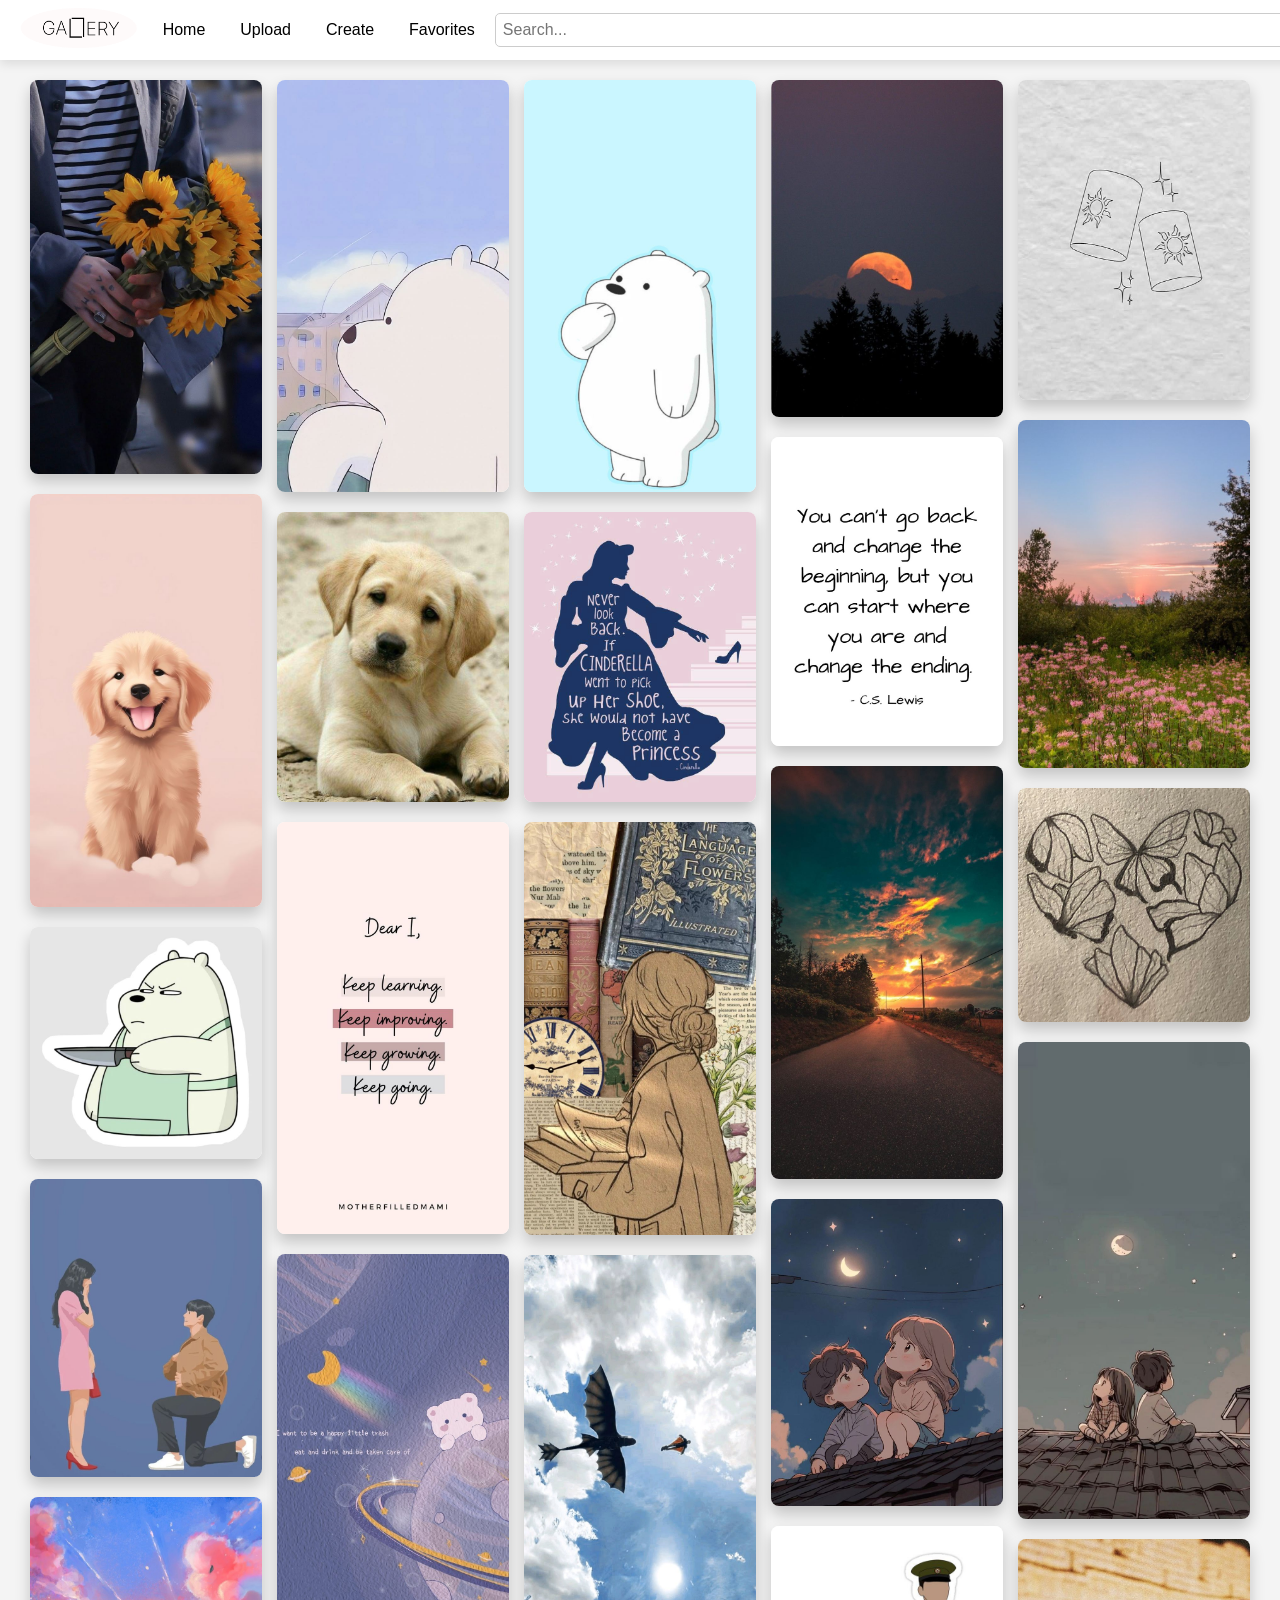
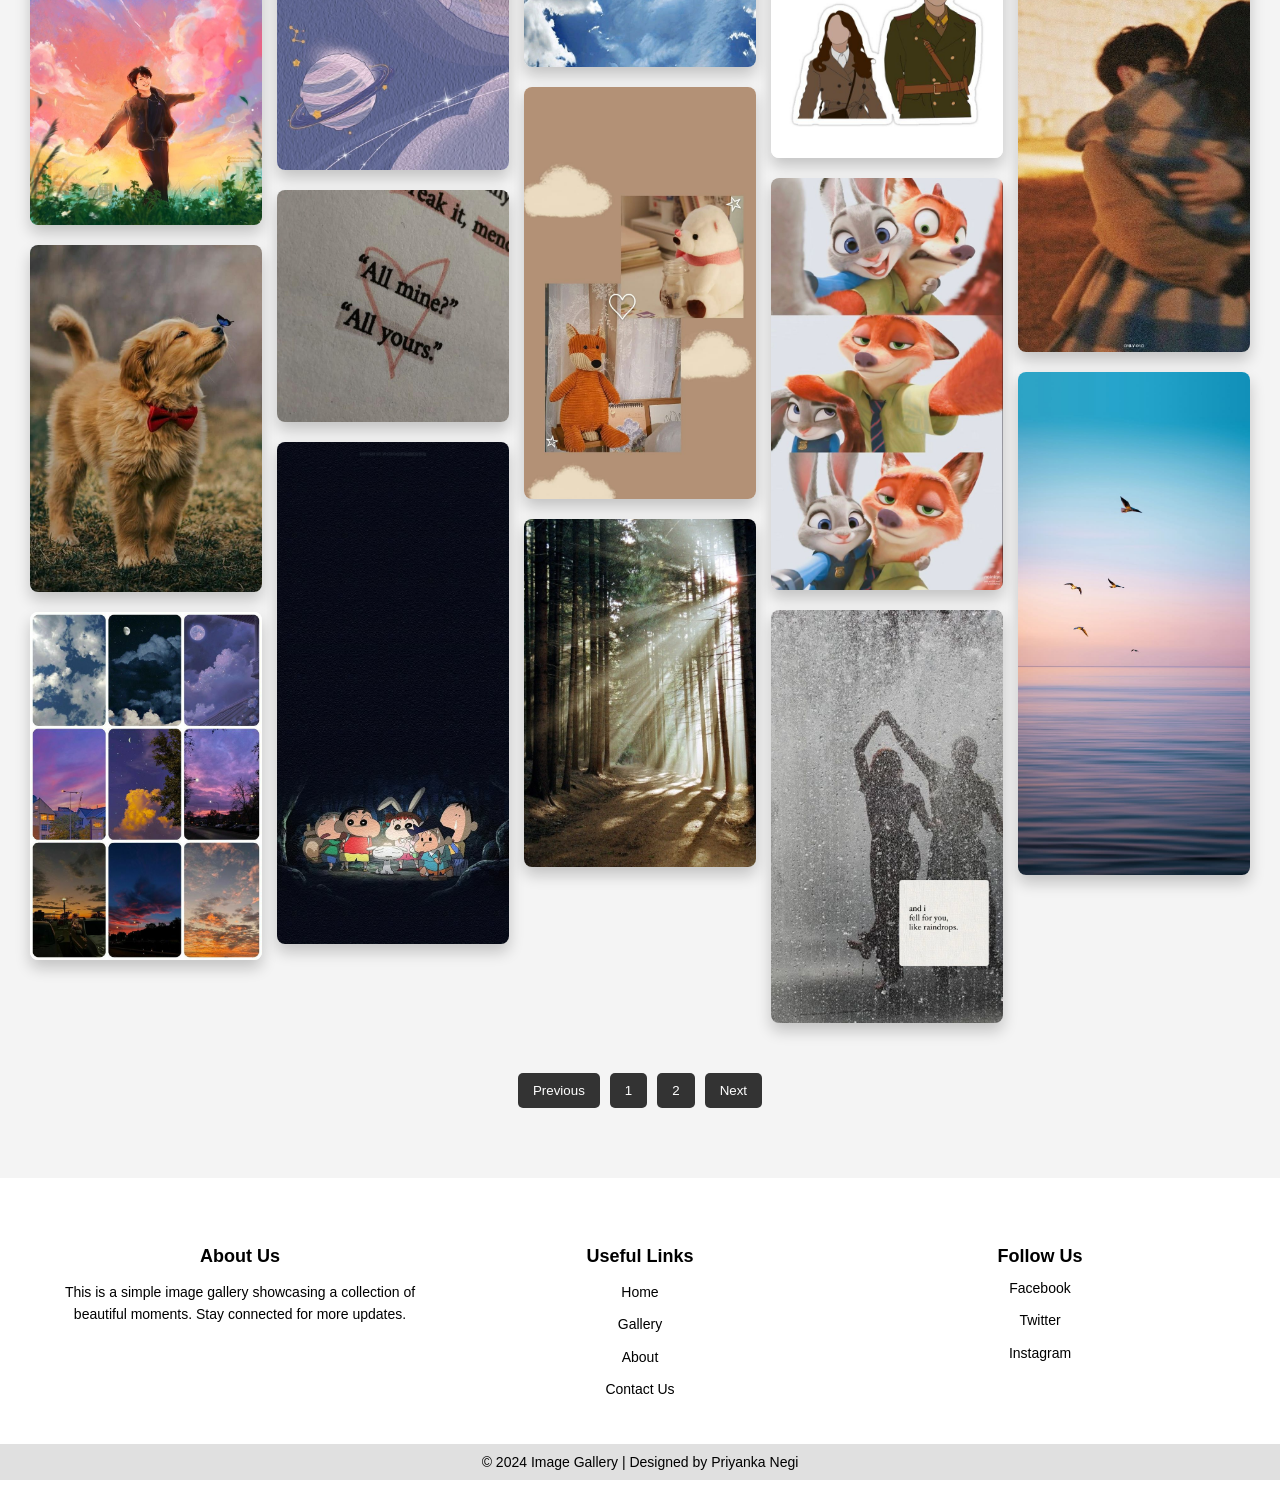
==== index.html @ 92958690 "image gallery" ====
<!DOCTYPE html>
<html lang="en">
<head>
    <meta charset="UTF-8">
    <meta name="viewport" content="width=device-width, initial-scale=1.0">
    <title>Image Gallery</title>
    <link rel="icon"  href="img/Gallery.png">
    <link href="https://fonts.googleapis.com/css2?family=Roboto:wght@400;700&display=swap" rel="stylesheet">
    <link rel="stylesheet" href="style.css">
    <link rel="stylesheet" href="https://cdnjs.cloudflare.com/ajax/libs/font-awesome/6.0.0-beta3/css/all.min.css">
</head>
<body>
    <header>
    <!-- Top Navigation Bar -->
    <div class="navbar">
        <!-- Logo -->
        <div class="logo">
            <img src="img/logoo.png" alt="Logo">
        </div>

        <!-- Search Bar and Features -->
        <div class="nav-items">
            <a href="#" id="homeButton" >Home</a>
            <a href="#" id="uploadButton">Upload</a>
            <a href="#" id="createButton">Create</a>
             <a href="#" id="favoritesButton">Favorites</a>

            <input type="search" class="search-bar" placeholder="Search..." id="searchInput">
            <!-- Notification Icon -->
            <i id="notificationIcon" class="fas fa-bell"></i>

            
        </div>
    </div>
    </header>

    <!-- Image Gallery Section -->
    <main class="gallery" id="imageGallery" >
        <div class="gallery-item">
            <img src="img/image1.jpeg" alt="Image 1" data-title="nature">
        </div>
        <div class="gallery-item">
            <img src="img/image2.jpeg" alt="Image 1" data-title="dog">
        </div>
        <div class="gallery-item">
            <img src="img/image3.jpeg" alt="Image 1" data-title="panda">
        </div>
        <div class="gallery-item">
            <img src="img/image4.jpeg" alt="Image 1" data-title="love">
        </div>
        <div class="gallery-item">
            <img src="img/image5.jpeg" alt="Image 1" data-title="nature">
        </div>
        <div class="gallery-item">
            <img src="img/image6.jpeg" alt="Image 1" data-title="dog">
        </div>
        <div class="gallery-item">
            <img src="img/image7.jpeg" alt="Image 1" data-title="nature">
        </div>
        <div class="gallery-item">
            <img src="img/image8.jpeg" alt="Image 1" data-title="panda">
        </div>
        <div class="gallery-item">
            <img src="img/image9.jpeg" alt="Image 1" data-title="dog">
        </div>
        <div class="gallery-item">
            <img src="img/image10.jpeg" alt="Image 1" data-title="love">
        </div>
        <div class="gallery-item">
            <img src="img/image11.jpeg" alt="Image 1" data-title="nature">
        </div>
        <div class="gallery-item">
            <img src="img/image16.jpeg" alt="Image 1" data-title="love">
        </div> 
        <div class="gallery-item">
            <img src="img/image13.jpeg" alt="Image 1" data-title="shinchan">
        </div> 
        <div class="gallery-item">
            <img src="img/image14.jpeg" alt="Image 1" data-title="panda">
        </div> 
        <div class="gallery-item">
            <img src="img/image15.jpeg" alt="Image 1" data-title="love">
        </div> 
        <div class="gallery-item">
            <img src="img/image12.jpeg" alt="Image 1" data-title="love">
        </div> 
         <div class="gallery-item">
            <img src="img/image22.jpeg" alt="Image 1" data-title="nature">
        </div>
        <div class="gallery-item">
            <img src="img/image17.jpeg" alt="Image 1" data-title="panda">
        </div>
        <div class="gallery-item">
            <img src="img/image18.jpeg" alt="Image 1" data-title="nature">
        </div>
        <div class="gallery-item">
            <img src="img/image19.jpeg" alt="Image 1" data-title="nature">
        </div>
        <div class="gallery-item">
            <img src="img/image20.jpeg" alt="Image 1" data-title="love">
        </div>
        <div class="gallery-item">
            <img src="img/image21.jpeg" alt="Image 1" data-title="nature">
        </div>
        <div class="gallery-item">
            <img src="img/image23.jpeg" alt="Image 1" data-title="love">
        </div>
        <div class="gallery-item">
            <img src="img/image24.jpeg" alt="Image 1" data-title="love">
        </div>
        <div class="gallery-item">
            <img src="img/image25.jpeg" alt="Image 1" data-title="love">
        </div>
        <div class="gallery-item">
            <img src="img/image26.jpeg" alt="Image 1" data-title="love">
        </div>
        <div class="gallery-item">
            <img src="img/image27.jpeg" alt="Image 1" data-title="love">
        </div>
        <div class="gallery-item">
            <img src="img/image28.jpeg" alt="Image 1" data-title="nature">
        </div> 
        <div class="gallery-item">
            <img src="img/image29.jpeg" alt="Image 1" data-title="love">
        </div> 
        <div class="gallery-item">
            <img src="img/image30.jpeg" alt="Image 1" data-title="love">
        </div> 
        <div class="gallery-item">
            <img src="img/image31.jpeg" alt="Image 1" data-title="love">
        </div> 
        <div class="gallery-item">
            <img src="img/image32.jpeg" alt="Image 1" data-title="nature">
        </div> 
        <div class="gallery-item">
            <img src="img/image33.jpeg" alt="Image 1" data-title="love">
        </div> 
        <div class="gallery-item">
            <img src="img/image34.jpeg" alt="Image 1" data-title="love">
        </div> 
        <div class="gallery-item">
            <img src="img/image35.jpeg" alt="Image 1" data-title="love">
        </div> 
        <div class="gallery-item">
            <img src="img/image36.jpeg" alt="Image 1" data-title="love">
        </div> 
        <div class="gallery-item">
            <img src="img/image37.jpeg" alt="Image 1" data-title="love">
        </div> 
        <div class="gallery-item">
            <img src="img/image38.jpeg" alt="Image 1" data-title="cute">
        </div> 
        <div class="gallery-item">
            <img src="img/image39.jpeg" alt="Image 1" data-title="love">
        </div> 
        <div class="gallery-item">
            <img src="img/image40.jpeg" alt="Image 1" data-title="nature">
        </div> 
         <div class="gallery-item">
            <img src="img/image41.jpeg" alt="Image 1" data-title="cute">
        </div> 
        <div class="gallery-item">
            <img src="img/image42.jpeg" alt="Image 1" data-title="elephant">
        </div> 
        <div class="gallery-item">
            <img src="img/image43.jpeg" alt="Image 1" data-title="love">
        </div>
        <div class="gallery-item">
            <img src="img/image44.jpeg" alt="Image 1" data-title="quote">
        </div> 
        <div class="gallery-item">
            <img src="img/image45.jpeg" alt="Image 1" data-title="love">
        </div>
        <div class="gallery-item">
            <img src="img/image46.jpeg" alt="Image 1" data-title="love">
        </div>
        <div class="gallery-item">
            <img src="img/image47.jpeg" alt="Image 1" data-title="nature">
        </div>
        <div class="gallery-item">
            <img src="img/image48.jpeg" alt="Image 1" data-title="nature">
        </div>
        <div class="gallery-item">
            <img src="img/image49.jpeg" alt="Image 1" data-title="dog">
        </div>
        <div class="gallery-item">
            <img src="img/image50.jpeg" alt="Image 1" data-title="love">
        </div>
        <div class="gallery-item">
            <img src="img/image51.jpeg" alt="Image 1" data-title="quote">
        </div>
        <div class="gallery-item">
            <img src="img/image52.jpeg" alt="Image 1" data-title="quote">
        </div>
        

    </main>
     <!-- Image Modal -->
    <div id="imageModal" class="modal">
        <span class="close">&times;</span>
        <img class="modal-content" id="modalImage">
        <a id="downloadLink" class="download-icon" download>
            <i class="fas fa-download"></i>
        </a>
        <i id="heartIcon" class="far fa-heart heart-icon"></i> <!-- Heart icon added -->
        <span id="prevIcon" class="prev-icon">&#10094;</span>
        <span id="nextIcon" class="next-icon">&#10095;</span>
    </div>
    <div id="popupMessage"></div>

    <!-- Favorites Page (initially hidden) -->
    <section id="favoritesPage" class="hidden">
        <h2 >Your Favorite Images :</h2>
        <div id="favoritesGallery"></div>
    </section>


    <!-- new -->

   <!-- Upload Page Section (Hidden initially) -->
    <div id="uploadPage" class="upload-section hidden" >
        <h2>Upload Your Images :</h2>
        <div id="dropArea" class="upload-area">
            <p>Drag & Drop your images here or click to select files</p>
            <input type="file" id="fileInput" multiple accept="image/*" style="display: none;">
        </div>
        <div id="preview"></div>
    </div>

    <!-- Notification Dropdown -->
<div id="notificationDropdown" class="notification-dropdown hidden">
    <div class="notification-item">Image Uploaded</div>
    <div class="notification-item">Image Deleted</div>
    <div class="notification-item">Image Added to Favorites</div>
    <div class="notification-item">Folder Deleted</div>
</div>

   
   

   
    <!-- Create Folder Section -->
    <div id="createPage" class="hidden">
        <h2>Create Folders : </h2>
        <input type="text" id="folderInput" placeholder="Enter folder name">
        <button id="createFolderBtn">Create Folder</button>
        <div id="folderList"></div>
        <!-- File input for adding images -->
    <input type="file" id="fileInput" class="hidden" accept="image/*" multiple>

    </div>

   <!-- Pagination Section -->
<div id="pagination" class="pagination" >
    <button onclick="prevPage()">Prev</button>
    <button onclick="goToPage(1)">1</button>
    <button onclick="goToPage(2)">2</button>
    <button onclick="goToPage(3)">3</button>
    <button onclick="nextPage()">Next</button>
</div>


    <footer class="footer">
  <div class="footer-content">
    <div class="footer-section about">
      <h3>About Us</h3>
      <p>This is a simple image gallery showcasing a collection of beautiful moments. Stay connected for more updates.</p>
    </div>

    <div class="footer-section links">
      <h3>Useful Links</h3>
      <ul>
        <li><a href="#home">Home</a></li>
        <li><a href="#gallery">Gallery</a></li>
        <li><a href="#about">About</a></li>
        <li><a href="#contact">Contact Us</a></li>
      </ul>
    </div>

    <div class="footer-section social">
      <h3>Follow Us</h3>
      <a href="https://facebook.com" target="_blank">Facebook</a>
      <a href="https://twitter.com" target="_blank">Twitter</a>
      <a href="https://instagram.com" target="_blank">Instagram</a>
    </div>
  </div>

  <div class="footer-bottom">
    &copy; 2024 Image Gallery | Designed by Priyanka Negi
  </div>
</footer>


    <script src="script.js"></script>
</body>
</html>
---- style.css ----
body {
    font-family: Arial, sans-serif;
    background-color: #f4f4f4;
    margin: 0;
    padding: 0;
}

.navbar {
    display: flex;
    align-items: center;
    background-color: white;
    padding: 10px 20px;
    position: fixed;
    top: 0;
    width: 100%;
    z-index: 1000;
    box-shadow: 0 4px 10px rgba(0, 0, 0, 0.1);
    height: 40px;
}


.logo img {
    height: 40px;
}

.nav-items {
    display: flex;
    align-items: center;
}

.search-bar {
    padding: 7px;
    border-radius: 5px;
    width: 960px;
    margin-left: 10px;
    font-size: 16px;
    border: 1px solid #ccc;
}

.search-bar::-webkit-search-cancel-button {
    -webkit-appearance: none;
    height: 15px;
    width: 15px;
    background: url('img/cross.png') no-repeat center;
    background-size: cover;
    cursor: pointer;
}


.nav-items a {
    color: black;
    text-decoration: none;
    margin-left: 15px; /* Adjusted margin for better spacing */
    font-size: 16px;
    padding: 10px;
    transition: background-color 0.3s;
}

.nav-items a:hover {
    background-color: #D6D6D6;
    border-radius: 5px;

}

/*for images*/
.gallery {
    column-count: 5;
    column-gap: 15px;
    padding: 30px;
    max-width: 1400px;
    margin: 0 auto;
    padding-top: 80px;

}

.gallery-item {
    background: #fff;
    border-radius: 8px;
    margin-bottom: 20px;
    overflow: hidden;
    box-shadow: 0 8px 15px rgba(0, 0, 0, 0.2);
    break-inside: avoid;
    position: relative;
    transition: transform 0.3s ease-in-out;
}

.gallery-item:hover {
    transform: scale(1.05);
    border: 2px solid grey;
}

.gallery-item img {
    width: 100%;
    height: auto;
    display: block;
}




/* Modal styling */
.modal {
    display: none;
    position: fixed;
    z-index: 20;
    left: 0;
    top: 0;
    width: 100%;
    height: 100%;
    background-color: rgba(0, 0, 0, 0.8);
    overflow: auto;
    align-items: center;
    justify-content: center;
    padding-top: 10px;

}

.modal-content {
    max-width: 80%;
    max-height: 80%;
    margin: auto;
    display: block;
    border-radius: 10px;
    box-shadow: 0 4px 15px rgba(0, 0, 0, 0.3);
}



/* Close button */
.close {
    position: absolute;
    top: 35px;
    right: 45px;
    color: #fff;
    font-size: 45px;
    font-weight: bold;
    cursor: pointer;
    padding-top: 40px;
}

/* Download icon */
.download-icon {
    position: absolute;
    bottom: 20px;
    right: 20px;
    text-decoration: none;
    background: rgba(0, 0, 0, 0.5);
    border-radius: 50%;
    padding: 10px;
    cursor: pointer;
}

.download-icon img {
    width: 25px;
    height: 25px;
}
/* Download icon styling */
.download-icon {
    position: absolute;
    bottom: 20px;
    right: 20px;
    text-decoration: none;
    background: rgba(0, 0, 0, 0.5);
    border-radius: 50%;
    padding: 15px;
    color: #fff;
    cursor: pointer;
}

.download-icon i {
    font-size: 20px;
}








/* Responsive adjustments */
@media (max-width: 1200px) {
    .gallery {
        column-count: 4;
    }
}

@media (max-width: 900px) {
    .gallery {
        column-count: 3;
    }
}

@media (max-width: 600px) {
    .gallery {
        column-count: 2;
    }
}

@media (max-width: 400px) {
    .gallery {
        column-count: 1;
    }
}




/*footer*/
.footer {
  background-color: white;
  color: black;
  padding: 20px 0;
  text-align: center;
  margin-top: 50px;
}

.footer .footer-content {
  display: flex;
  justify-content: space-around;
  padding: 20px 0;
  max-width: 1200px;
  margin: 0 auto;
}

.footer .footer-section {
  flex: 1;
  padding: 10px;
}

.footer-section h3 {
  margin-bottom: 10px;
  font-size: 18px;
}

.footer-section p, .footer-section ul, .footer-section a {
  font-size: 14px;
  line-height: 1.6;
  color: black;
}

.footer-section ul {
  list-style: none;
  padding: 0;
}

.footer-section ul li {
  margin-bottom: 5px;
}

.footer-section ul li a {
  text-decoration: none;
  color: black;
  transition: color 0.3s;
}

.footer-section ul li a:hover {
  color: #1abc9c;
}

.footer-section a {
  display: block;
  margin: 10px 0;
  text-decoration: none;
  color: black;
  transition: color 0.3s;
}

.footer-section a:hover {
  color: #1abc9c;
}

.footer-bottom {
  padding: 10px;
  font-size: 14px;
  background-color: #e0e0e0;
  color: black;
}

@media (max-width: 600px) {
    .footer-content {
        flex-direction: column;
        align-items: center;
    }
}


/*upload page*/

/* Style for gallery items */
/**/
/* Hidden class for toggling pages */
.hidden {
    display: none;
}

/* Style for upload area */
.upload-area {
    border: 2px dashed #ccc;
    padding: 30px;
    text-align: center;
    cursor: pointer;
    background-color: #f9f9f9;
    border-radius: 10px;
    transition: background-color 0.3s ease;
    margin: 20px 0;

}

.upload-area:hover {
    background-color: #e9e9e9;
}

#preview {
    display: flex;
    flex-wrap: wrap;
}

#preview img {
    max-width: 100px;
    margin: 10px;
    border-radius: 10px;
}



/* Style for buttons below each image */
.image-actions {
    display: flex;
    justify-content: space-between;
    margin-top: 10px;
}

.image-actions button {
    padding: 3px 5px;
    border: none;
    cursor: pointer;
    border-radius: 3px;
    background-color: #d3d3d3;
    color: black;
    font-size: 14px;
}

.image-actions button.delete {
    background-color: #d3d3d3;
}

/*Favorite page */

/* Heart Icon Styling */
.heart-icon {
    position: absolute;
    bottom: 20px;
    left: 20px;
    font-size: 24px;
    color: white;
    cursor: pointer;
    background-color: rgba(0, 0, 0, 0.5);
    border-radius: 50%;
    padding: 10px;
    transition: color 0.3s ease;
}

.heart-icon.liked {
    color: red;
}

/* Favorites Page Styling */
#favoritesPage {
    padding: 5px;
    max-width: 1200px;
    margin: 0 ;
}

#favoritesGallery {
    display: flex;
    flex-wrap: wrap;
    gap: 15px;
}

#favoritesGallery .gallery-item {
    flex: 1 1 calc(25% - 30px);
    background-color: white;
    padding: 10px;
    border-radius: 10px;
    box-shadow: 0 4px 10px rgba(0, 0, 0, 0.1);
}
#favoritesPage h2 {
    text-align: left; /* Aligns the heading to the left */
}

.hidden {
    display: none;
}

#heartIcon {
    color: white;
    cursor: pointer;
}

#heartIcon.favorited {
    color: red;
}
#favoritesPage .gallery-item {
    display: inline-block;  /* Ensure the images are aligned properly */
    margin: 10px;
    width: 200px;  /* Set a fixed width for the images */
    height: auto;  /* Maintain the aspect ratio */
}

#favoritesPage .gallery-item img {
    width: 100%;
    height: auto;  /* Ensure the image scales within the set width */
    display: block;
    object-fit: cover;  /* Maintain aspect ratio and prevent distortion */
}


/*create page*/


.folder-item {
    border: 1px solid #ccc;
    margin: 10px 0;
    padding: 10px;
}
.folder-images img {
    max-width: 100px;
    margin: 5px;
}

.hidden {
    display: none;
}
#folderInput{
    height: 30px;
     padding: 7px;
    border-radius: 5px;
    width: 200px;
    margin-left: 10px;
    font-size: 16px;
    border: 1px solid #ccc;
}

#createFolderBtn{
     height: 30px;
     padding: 7px;
    border-radius: 5px;
    width: 150px;
    margin-left: 10px;
    font-size: 16px;
    border: 1px solid #ccc;

}
/* Notification Icon Styling */
#notificationIcon {
    font-size: 24px; /* Adjust size as needed */
    color: black; /* Change color as needed */
    margin-left: 15px; /* Space between the search bar and the notification icon */
    cursor: pointer; /* Change cursor to pointer on hover */
    position: relative; /* For positioning the notification badge */
}

#notificationIcon::after {
   
    position: absolute;
    top: -5px; /* Adjust to position the badge correctly */
    right: -10px; /* Adjust to position the badge correctly */
    background-color: red; /* Background color of the badge */
    color: white; /* Text color of the badge */
    border-radius: 50%; /* Make it circular */
    padding: 3px 6px; /* Padding for the badge */
    font-size: 12px; /* Font size of the badge */
}

/* Notification Dropdown Styling */
.notification-dropdown {
    position: absolute; /* Position relative to the navbar */
    right: 20px; /* Adjust this as needed */
    top: 60px; /* Adjust this as needed */
    background-color: white; /* Background color of the dropdown */
    border: 1px solid #ccc; /* Border for the dropdown */
    border-radius: 5px; /* Rounded corners */
    box-shadow: 0 2px 8px rgba(0, 0, 0, 0.2); /* Shadow for the dropdown */
    z-index: 1000; /* Ensure it appears above other elements */
    width: 250px; /* Width of the dropdown */
}

.notification-dropdown.hidden {
    display: none; /* Hide the dropdown */
}

.notification-item {
    padding: 10px; /* Padding for each notification item */
    cursor: pointer; /* Pointer cursor on hover */
}

.notification-item:hover {
    background-color: #f1f1f1; /* Highlight effect on hover */
}

@media (max-width: 768px) {
    .notification-dropdown {
        right: 10px;
        width: 90%;
    }
}

/*Modal next prev icon*/
.prev-icon, .next-icon {
    cursor: pointer;
    position: absolute;
    top: 50%;
    width: auto;
    margin-top: -22px;
    padding: 16px;
    color: white;
    font-weight: bold;
    font-size: 28px;
    transition: 0.6s ease;
    user-select: none;
}

.next-icon {
    right: 20px;
}

.prev-icon {
    left: 20px;
}



/* Popup message styling */
#popupMessage {
    position: fixed;
    bottom: 80px;
    left: 20px;
    background-color: #333;
    color: white;
    padding: 10px 20px;
    border-radius: 5px;
    display: none;
    z-index: 1000;
}

#popupMessage.show {
    display: block;
}



/* Responsive adjustments for smaller screens */
@media (max-width: 1200px) {
    .search-bar {
        width: 280px; /* Adjusted width for medium screens */
    }
}

@media (max-width: 768px) {
    .search-bar {
        width: 100%; /* Full width for smaller screens */
        margin-left: 0; /* Remove left margin to center the search bar */
    }
}


/* Padding for pages to avoid overlap with the navbar */
#favoritesPage,
#uploadPage,
#createPage {
    padding-top: 80px; /* Adjust the padding as needed */
}

/* Add any other styling adjustments for consistency */
#favoritesPage h2,
#uploadPage h2,
#createPage h2 {
    margin-top: 0; /* Remove any top margin to align the heading neatly */
}


/*new*/

/* Pagination Styling */
.pagination {
    display: flex;
    justify-content: center;
    padding: 20px;
    gap: 10px;
}

.pagination button {
    background-color: #333;
    color: #fff;
    border: none;
    padding: 10px 15px;
    border-radius: 5px;
    cursor: pointer;
    transition: background-color 0.3s;
}

.pagination button:hover {
    background-color: #555;
}
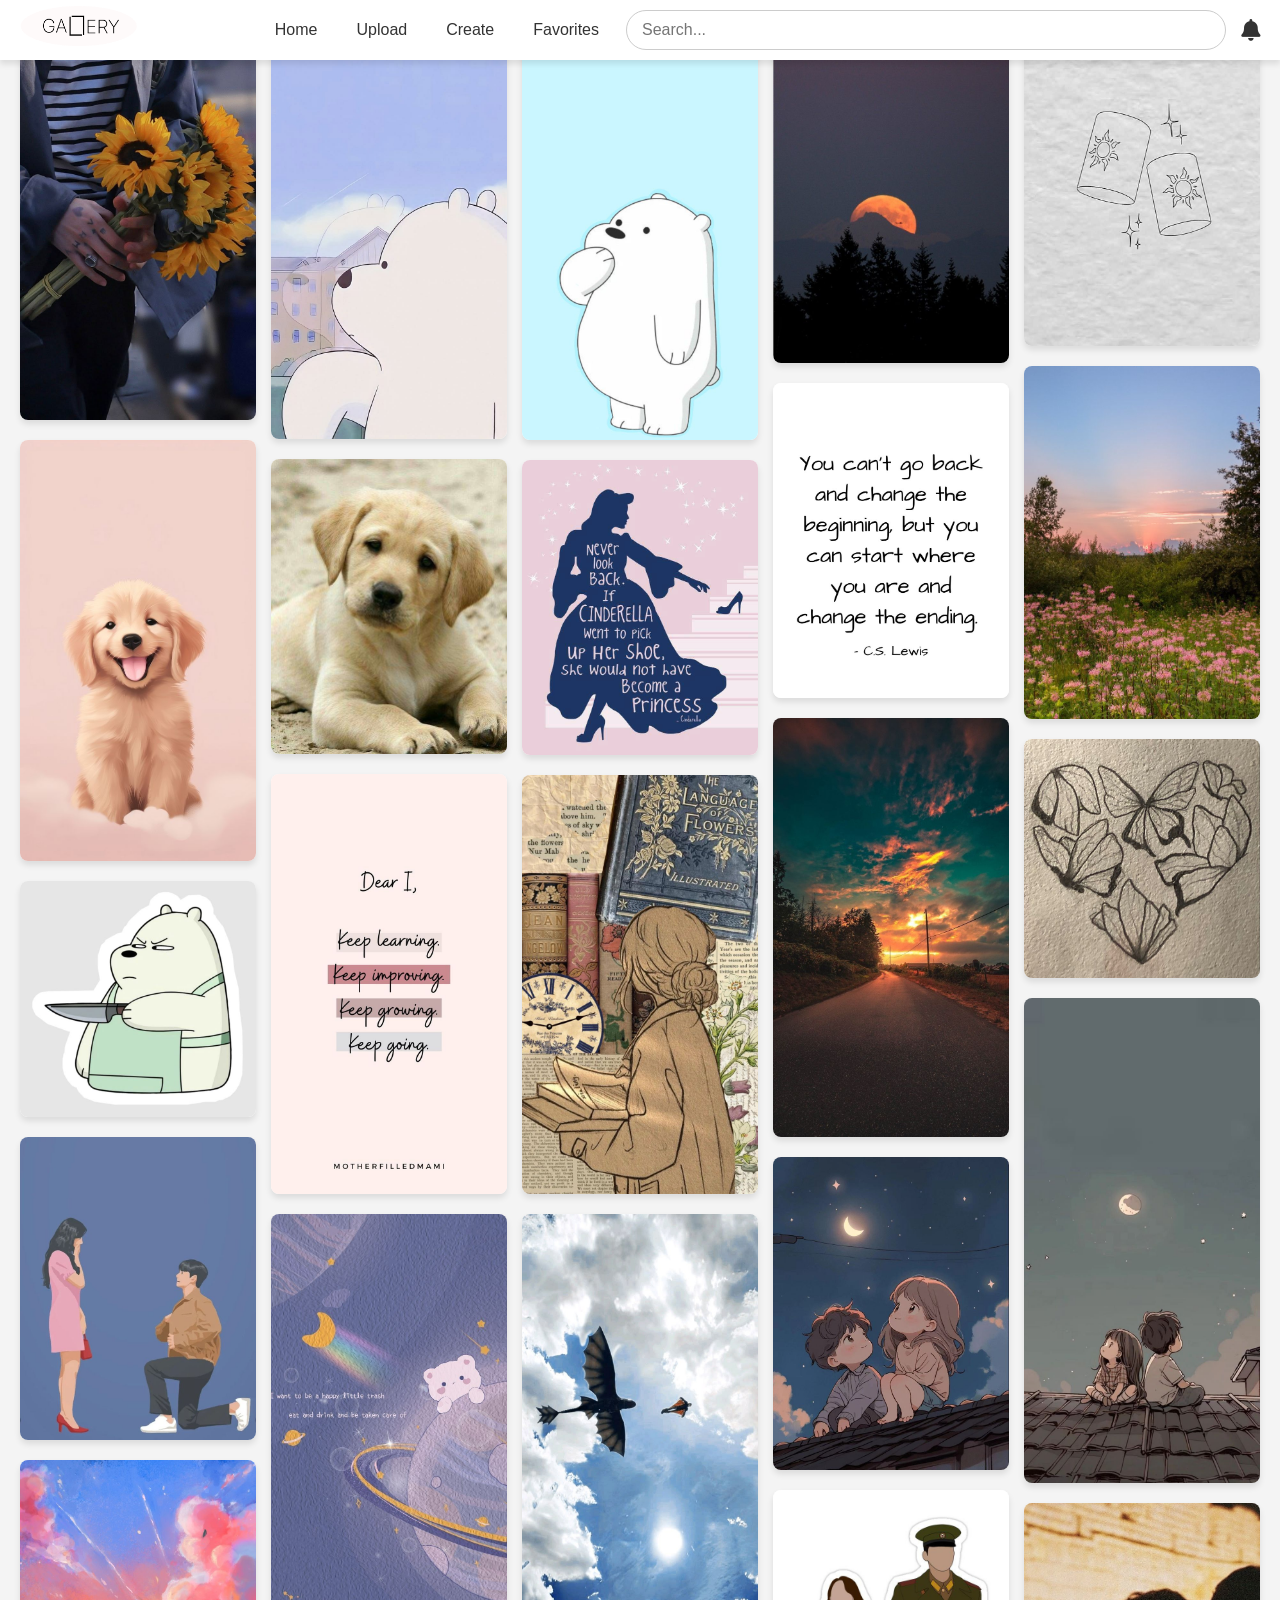
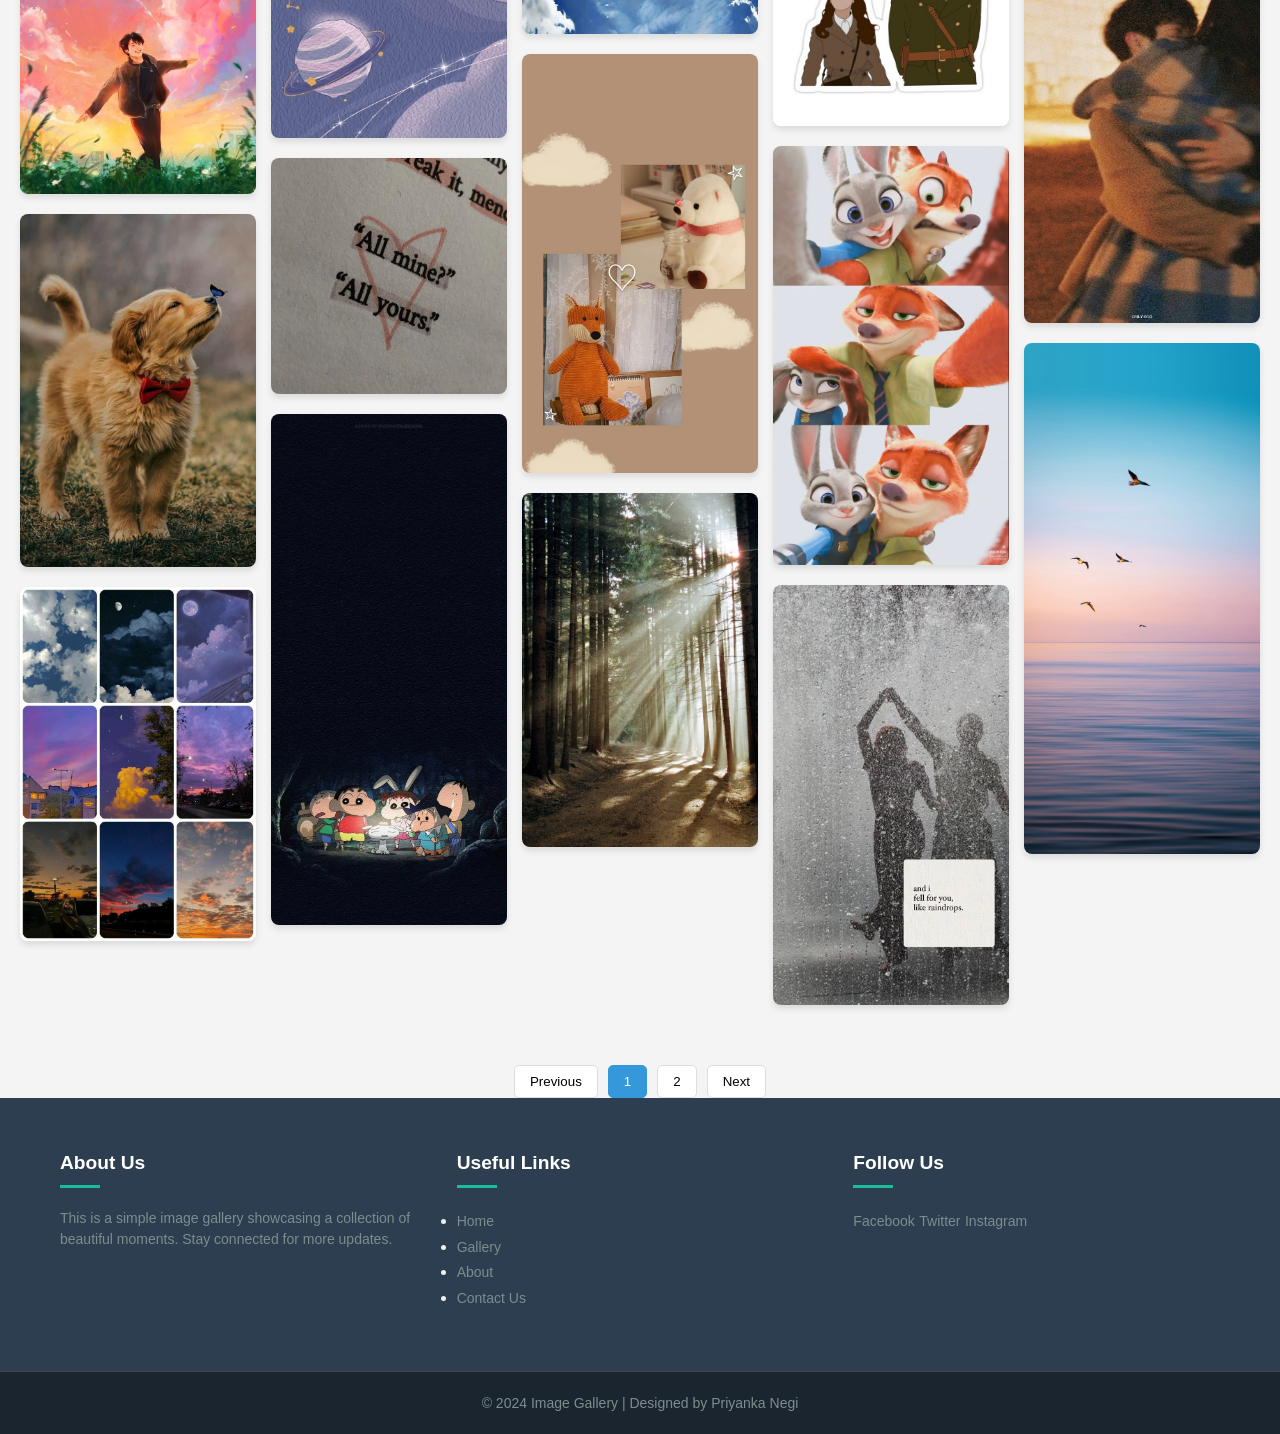
==== commit 5923c206: "Image Gallery" ====
--- a/index.html
+++ b/index.html
@@ -11,27 +11,30 @@
 </head>
 <body>
     <header>
-    <!-- Top Navigation Bar -->
-    <div class="navbar">
-        <!-- Logo -->
-        <div class="logo">
-            <img src="img/logoo.png" alt="Logo">
-        </div>
-
-        <!-- Search Bar and Features -->
-        <div class="nav-items">
-            <a href="#" id="homeButton" >Home</a>
-            <a href="#" id="uploadButton">Upload</a>
-            <a href="#" id="createButton">Create</a>
-             <a href="#" id="favoritesButton">Favorites</a>
-
-            <input type="search" class="search-bar" placeholder="Search..." id="searchInput">
-            <!-- Notification Icon -->
-            <i id="notificationIcon" class="fas fa-bell"></i>
-
-            
-        </div>
-    </div>
+        <!-- Top Navigation Bar -->
+        <div class="navbar">
+            <!-- Logo -->
+            <div class="logo">
+                <img src="img/logoo.png" alt="Logo">
+            </div>
+    
+            <!-- Hamburger Menu Icon (visible only on mobile) -->
+            <div class="hamburger-menu" id="hamburgerMenu">
+                <i class="fas fa-bars"></i>
+            </div>
+    
+            <!-- Search Bar and Features -->
+            <div class="nav-items" id="navItems">
+                <a href="#" id="homeButton">Home</a>
+                <a href="#" id="uploadButton">Upload</a>
+                <a href="#" id="createButton">Create</a>
+                <a href="#" id="favoritesButton">Favorites</a>
+    
+                <input type="search" class="search-bar" placeholder="Search..." id="searchInput">
+                <!-- Notification Icon -->
+                <i id="notificationIcon" class="fas fa-bell"></i>
+            </div>
+        </div>
     </header>
 
     <!-- Image Gallery Section -->
@@ -290,7 +293,9 @@
   </div>
 </footer>
 
-
+<script>
+    document.getElementById('year').textContent = new Date().getFullYear();
+  </script>
     <script src="script.js"></script>
 </body>
 </html>
--- a/style.css
+++ b/style.css
@@ -1,608 +1,943 @@
-
-body {
-    font-family: Arial, sans-serif;
-    background-color: #f4f4f4;
+/* Base Styles */
+:root {
+    --primary-color: #3498db;
+    --secondary-color: #2c3e50;
+    --accent-color: #1abc9c;
+    --light-color: #ecf0f1;
+    --dark-color: #2c3e50;
+    --text-color: #333;
+    --text-light: #7f8c8d;
+    --shadow: 0 4px 6px rgba(0, 0, 0, 0.1);
+    --transition: all 0.3s ease;
+  }
+  
+  * {
     margin: 0;
     padding: 0;
-}
-
+    box-sizing: border-box;
+  }
+  
+  body {
+    font-family: 'Segoe UI', Tahoma, Geneva, Verdana, sans-serif;
+    background-color: #f4f4f4;
+    color: var(--text-color);
+    line-height: 1.6;
+    overflow-x: hidden;
+  }
+  
+  /* Typography */
+  h1, h2, h3, h4, h5, h6 {
+    font-weight: 600;
+    margin-bottom: 1rem;
+    color: var(--dark-color);
+  }
+  
+  p {
+    margin-bottom: 1rem;
+  }
+  
+  a {
+    text-decoration: none;
+    color: var(--primary-color);
+    transition: var(--transition);
+  }
+  
+  a:hover {
+    color: var(--accent-color);
+  }
+  
+  /* Layout */
+  .container {
+    max-width: 1400px;
+    margin: 0 auto;
+    padding: 0 20px;
+  }
+  
+  /* Navigation */
+/* Navigation */
 .navbar {
     display: flex;
     align-items: center;
+    justify-content: space-between;
     background-color: white;
     padding: 10px 20px;
     position: fixed;
     top: 0;
     width: 100%;
     z-index: 1000;
-    box-shadow: 0 4px 10px rgba(0, 0, 0, 0.1);
-    height: 40px;
-}
-
+    box-shadow: var(--shadow);
+    height: 60px;
+}
 
 .logo img {
     height: 40px;
+    transition: var(--transition);
+}
+
+.logo img:hover {
+    transform: scale(1.05);
+}
+
+.hamburger-menu {
+    display: none;
+    font-size: 24px;
+    cursor: pointer;
+    color: var(--dark-color);
 }
 
 .nav-items {
     display: flex;
     align-items: center;
+    gap: 15px;
+    transition: var(--transition);
 }
 
 .search-bar {
-    padding: 7px;
-    border-radius: 5px;
-    width: 960px;
-    margin-left: 10px;
+    padding: 10px 15px;
+    border-radius: 30px;
+    width: 600px;
     font-size: 16px;
     border: 1px solid #ccc;
-}
-
-.search-bar::-webkit-search-cancel-button {
-    -webkit-appearance: none;
-    height: 15px;
-    width: 15px;
-    background: url('img/cross.png') no-repeat center;
-    background-size: cover;
+    transition: var(--transition);
+    outline: none;
+}
+
+.search-bar:focus {
+    border-color: var(--primary-color);
+    box-shadow: 0 0 0 2px rgba(52, 152, 219, 0.2);
+}
+
+.nav-items a {
+    color: var(--text-color);
+    text-decoration: none;
+    font-size: 16px;
+    padding: 8px 12px;
+    border-radius: 5px;
+    transition: var(--transition);
+    display: flex;
+    align-items: center;
+    gap: 5px;
+}
+
+.nav-items a:hover {
+    background-color: #f0f0f0;
+    color: var(--primary-color);
+}
+
+/* Responsive Design for Navbar */
+@media (max-width: 1200px) {
+    .search-bar {
+        width: 400px;
+    }
+}
+
+@media (max-width: 992px) {
+    .search-bar {
+        width: 300px;
+    }
+    
+    .nav-items {
+        gap: 10px;
+    }
+}
+
+@media (max-width: 768px) {
+    .hamburger-menu {
+        display: block;
+    }
+    
+    .nav-items {
+        position: absolute;
+        top: 60px;
+        left: 0;
+        width: 100%;
+        background-color: white;
+        flex-direction: column;
+        align-items: flex-start;
+        padding: 20px;
+        box-shadow: 0 10px 15px rgba(0, 0, 0, 0.1);
+        max-height: 0;
+        overflow: hidden;
+        opacity: 0;
+    }
+    
+    .nav-items.active {
+        max-height: 500px;
+        opacity: 1;
+        padding: 20px;
+    }
+    
+    .nav-items a {
+        width: 100%;
+        padding: 12px;
+    }
+    
+    .search-bar {
+        width: 100%;
+        margin: 10px 0;
+        order: 1;
+    }
+    
+    #notificationIcon {
+        display: none;
+    }
+}
+  
+  /* Notification */
+  #notificationIcon {
+    position: relative;
+    font-size: 22px;
+    color: var(--text-color);
     cursor: pointer;
-}
-
-
-.nav-items a {
-    color: black;
-    text-decoration: none;
-    margin-left: 15px; /* Adjusted margin for better spacing */
-    font-size: 16px;
-    padding: 10px;
-    transition: background-color 0.3s;
-}
-
-.nav-items a:hover {
-    background-color: #D6D6D6;
-    border-radius: 5px;
-
-}
-
-/*for images*/
-.gallery {
+  }
+  
+  .notification-badge {
+    position: absolute;
+    top: -5px;
+    right: -5px;
+    background-color: #e74c3c;
+    color: white;
+    border-radius: 50%;
+    width: 18px;
+    height: 18px;
+    font-size: 12px;
+    display: flex;
+    align-items: center;
+    justify-content: center;
+  }
+  
+  .notification-dropdown {
+    position: absolute;
+    right: 20px;
+    top: 70px;
+    background-color: white;
+    border-radius: 8px;
+    box-shadow: var(--shadow);
+    width: 350px;
+    max-height: 400px;
+    overflow-y: auto;
+    z-index: 1001;
+    transform: translateY(10px);
+    opacity: 0;
+    visibility: hidden;
+    transition: var(--transition);
+  }
+  
+  .notification-dropdown.active {
+    transform: translateY(0);
+    opacity: 1;
+    visibility: visible;
+  }
+  
+  .notification-header {
+    padding: 15px;
+    border-bottom: 1px solid #eee;
+    display: flex;
+    justify-content: space-between;
+    align-items: center;
+  }
+  
+  .notification-item {
+    padding: 12px 15px;
+    border-bottom: 1px solid #eee;
+    transition: var(--transition);
+    cursor: pointer;
+  }
+  
+  .notification-item:hover {
+    background-color: #f9f9f9;
+  }
+  
+  .notification-item.unread {
+    background-color: #f8f9fa;
+  }
+  
+  .notification-time {
+    font-size: 12px;
+    color: var(--text-light);
+    margin-top: 5px;
+  }
+  
+  /* Gallery */
+  .main-content {
+    padding-top: 80px;
+    min-height: calc(100vh - 180px);
+  }
+  
+  .gallery {
     column-count: 5;
     column-gap: 15px;
-    padding: 30px;
+    padding: 20px;
     max-width: 1400px;
     margin: 0 auto;
-    padding-top: 80px;
-
-}
-
-.gallery-item {
+  }
+  
+  .gallery-item {
     background: #fff;
     border-radius: 8px;
     margin-bottom: 20px;
     overflow: hidden;
-    box-shadow: 0 8px 15px rgba(0, 0, 0, 0.2);
+    box-shadow: var(--shadow);
     break-inside: avoid;
     position: relative;
-    transition: transform 0.3s ease-in-out;
-}
-
-.gallery-item:hover {
-    transform: scale(1.05);
-    border: 2px solid grey;
-}
-
-.gallery-item img {
+    transition: var(--transition);
+  }
+  
+  .gallery-item:hover {
+    transform: translateY(-5px);
+    box-shadow: 0 10px 20px rgba(0, 0, 0, 0.15);
+  }
+  
+  .gallery-item img {
     width: 100%;
     height: auto;
     display: block;
-}
-
-
-
-
-/* Modal styling */
-.modal {
+    transition: var(--transition);
+  }
+  
+  .gallery-item:hover img {
+    opacity: 0.9;
+  }
+  
+  /* Image Actions */
+  .image-actions {
+    position: absolute;
+    bottom: 0;
+    left: 0;
+    right: 0;
+    background: linear-gradient(to top, rgba(0,0,0,0.7), transparent);
+    padding: 15px 10px 10px;
+    display: flex;
+    justify-content: space-between;
+    align-items: center;
+    opacity: 0;
+    transition: var(--transition);
+  }
+  
+  .gallery-item:hover .image-actions {
+    opacity: 1;
+  }
+  
+  .heart-icon, .download-icon {
+    color: white;
+    cursor: pointer;
+    background-color: rgba(0, 0, 0, 0.5);
+    border-radius: 50%;
+    padding: 8px;
+    transition: var(--transition);
+    font-size: 18px;
+  }
+  
+  .heart-icon.liked, .heart-icon:hover {
+    color: #e74c3c;
+  }
+  
+  .download-icon:hover {
+    background-color: rgba(0, 0, 0, 0.7);
+  }
+  
+  /* Modal */
+  .modal {
     display: none;
     position: fixed;
-    z-index: 20;
+    z-index: 2000;
     left: 0;
     top: 0;
     width: 100%;
     height: 100%;
-    background-color: rgba(0, 0, 0, 0.8);
+    background-color: rgba(0, 0, 0, 0.9);
     overflow: auto;
     align-items: center;
     justify-content: center;
-    padding-top: 10px;
-
-}
-
-.modal-content {
-    max-width: 80%;
-    max-height: 80%;
+  }
+  
+  .modal-content {
+    max-width: 90%;
+    max-height: 90vh;
     margin: auto;
     display: block;
     border-radius: 10px;
-    box-shadow: 0 4px 15px rgba(0, 0, 0, 0.3);
-}
-
-
-
-/* Close button */
-.close {
+    box-shadow: 0 4px 20px rgba(0, 0, 0, 0.3);
+    animation: zoom 0.3s;
+  }
+  
+  @keyframes zoom {
+    from {transform: scale(0.9); opacity: 0;}
+    to {transform: scale(1); opacity: 1;}
+  }
+  
+  .close {
     position: absolute;
-    top: 35px;
-    right: 45px;
-    color: #fff;
-    font-size: 45px;
+    top: 30px;
+    right: 35px;
+    color: white;
+    font-size: 40px;
     font-weight: bold;
     cursor: pointer;
-    padding-top: 40px;
-}
-
-/* Download icon */
-.download-icon {
+    transition: var(--transition);
+  }
+  
+  .close:hover {
+    color: var(--accent-color);
+    transform: rotate(90deg);
+  }
+  
+  .prev-icon, .next-icon {
+    cursor: pointer;
     position: absolute;
-    bottom: 20px;
-    right: 20px;
-    text-decoration: none;
-    background: rgba(0, 0, 0, 0.5);
+    top: 50%;
+    width: 50px;
+    height: 50px;
+    margin-top: -25px;
+    color: white;
+    font-weight: bold;
+    font-size: 30px;
+    transition: var(--transition);
+    display: flex;
+    align-items: center;
+    justify-content: center;
+    background-color: rgba(0, 0, 0, 0.5);
     border-radius: 50%;
-    padding: 10px;
-    cursor: pointer;
-}
-
-.download-icon img {
-    width: 25px;
-    height: 25px;
-}
-/* Download icon styling */
-.download-icon {
+    user-select: none;
+  }
+  
+  .next-icon {
+    right: 30px;
+  }
+  
+  .prev-icon {
+    left: 30px;
+  }
+  
+  .prev-icon:hover, .next-icon:hover {
+    background-color: rgba(0, 0, 0, 0.8);
+  }
+  
+  /* Footer */
+  .footer {
+    background-color: var(--dark-color);
+    color: var(--light-color);
+    padding: 50px 0 0;
+  }
+  
+  .footer-content {
+    display: grid;
+    grid-template-columns: repeat(auto-fit, minmax(250px, 1fr));
+    gap: 30px;
+    max-width: 1200px;
+    margin: 0 auto;
+    padding: 0 20px;
+  }
+  
+  .footer-section {
+    margin-bottom: 30px;
+  }
+  
+  .footer-section h3 {
+    margin-bottom: 20px;
+    font-size: 1.2rem;
+    position: relative;
+    padding-bottom: 10px;
+    color: white;
+  }
+  
+  .footer-section h3::after {
+    content: '';
     position: absolute;
-    bottom: 20px;
-    right: 20px;
-    text-decoration: none;
-    background: rgba(0, 0, 0, 0.5);
+    left: 0;
+    bottom: 0;
+    width: 50px;
+    height: 2px;
+    background: var(--accent-color);
+  }
+  
+  .footer-section p {
+    color: #bdc3c7;
+    margin-bottom: 15px;
+  }
+  
+  .footer-links {
+    list-style: none;
+  }
+  
+  .footer-links li {
+    margin-bottom: 10px;
+  }
+  
+  .footer-links a {
+    color: #bdc3c7;
+    transition: var(--transition);
+    display: inline-block;
+  }
+  
+  .footer-links a:hover {
+    color: var(--accent-color);
+    transform: translateX(5px);
+  }
+  
+  .social-links {
+    display: flex;
+    gap: 15px;
+    margin-top: 20px;
+  }
+  
+  .social-links a {
+    display: flex;
+    align-items: center;
+    justify-content: center;
+    width: 40px;
+    height: 40px;
+    background-color: #34495e;
     border-radius: 50%;
-    padding: 15px;
-    color: #fff;
-    cursor: pointer;
-}
-
-.download-icon i {
-    font-size: 20px;
-}
-
-
-
-
-
-
-
-
-/* Responsive adjustments */
-@media (max-width: 1200px) {
-    .gallery {
-        column-count: 4;
-    }
-}
-
-@media (max-width: 900px) {
-    .gallery {
-        column-count: 3;
-    }
-}
-
-@media (max-width: 600px) {
-    .gallery {
-        column-count: 2;
-    }
-}
-
-@media (max-width: 400px) {
-    .gallery {
-        column-count: 1;
-    }
-}
-
-
-
-
-/*footer*/
-.footer {
-  background-color: white;
-  color: black;
-  padding: 20px 0;
-  text-align: center;
-  margin-top: 50px;
-}
-
-.footer .footer-content {
-  display: flex;
-  justify-content: space-around;
-  padding: 20px 0;
-  max-width: 1200px;
-  margin: 0 auto;
-}
-
-.footer .footer-section {
-  flex: 1;
-  padding: 10px;
-}
-
-.footer-section h3 {
-  margin-bottom: 10px;
-  font-size: 18px;
-}
-
-.footer-section p, .footer-section ul, .footer-section a {
-  font-size: 14px;
-  line-height: 1.6;
-  color: black;
-}
-
-.footer-section ul {
-  list-style: none;
-  padding: 0;
-}
-
-.footer-section ul li {
-  margin-bottom: 5px;
-}
-
-.footer-section ul li a {
-  text-decoration: none;
-  color: black;
-  transition: color 0.3s;
-}
-
-.footer-section ul li a:hover {
-  color: #1abc9c;
-}
-
-.footer-section a {
-  display: block;
-  margin: 10px 0;
-  text-decoration: none;
-  color: black;
-  transition: color 0.3s;
-}
-
-.footer-section a:hover {
-  color: #1abc9c;
-}
-
-.footer-bottom {
-  padding: 10px;
-  font-size: 14px;
-  background-color: #e0e0e0;
-  color: black;
-}
-
-@media (max-width: 600px) {
-    .footer-content {
-        flex-direction: column;
-        align-items: center;
-    }
-}
-
-
-/*upload page*/
-
-/* Style for gallery items */
-/**/
-/* Hidden class for toggling pages */
-.hidden {
-    display: none;
-}
-
-/* Style for upload area */
-.upload-area {
+    color: white;
+    font-size: 18px;
+    transition: var(--transition);
+  }
+  
+  .social-links a:hover {
+    background-color: var(--accent-color);
+    transform: translateY(-3px);
+  }
+  
+  .footer-bottom {
+    padding: 20px;
+    text-align: center;
+    background-color: #1a252f;
+    color: #95a5a6;
+    font-size: 0.9rem;
+  }
+  
+  .footer-bottom a {
+    color: var(--accent-color);
+  }
+  
+  /* Page Specific Styles */
+  .page {
+    padding: 30px 20px;
+    max-width: 1200px;
+    margin: 0 auto;
+  }
+  
+  .page-title {
+    margin-bottom: 30px;
+    color: var(--dark-color);
+  }
+  
+  /* Upload Page */
+  .upload-area {
     border: 2px dashed #ccc;
-    padding: 30px;
+    padding: 40px;
     text-align: center;
     cursor: pointer;
     background-color: #f9f9f9;
     border-radius: 10px;
-    transition: background-color 0.3s ease;
+    transition: var(--transition);
     margin: 20px 0;
-
-}
-
-.upload-area:hover {
-    background-color: #e9e9e9;
-}
-
-#preview {
-    display: flex;
-    flex-wrap: wrap;
-}
-
-#preview img {
-    max-width: 100px;
-    margin: 10px;
-    border-radius: 10px;
-}
-
-
-
-/* Style for buttons below each image */
-.image-actions {
-    display: flex;
-    justify-content: space-between;
-    margin-top: 10px;
-}
-
-.image-actions button {
-    padding: 3px 5px;
-    border: none;
-    cursor: pointer;
-    border-radius: 3px;
-    background-color: #d3d3d3;
-    color: black;
-    font-size: 14px;
-}
-
-.image-actions button.delete {
-    background-color: #d3d3d3;
-}
-
-/*Favorite page */
-
-/* Heart Icon Styling */
-.heart-icon {
-    position: absolute;
-    bottom: 20px;
-    left: 20px;
-    font-size: 24px;
-    color: white;
-    cursor: pointer;
-    background-color: rgba(0, 0, 0, 0.5);
-    border-radius: 50%;
-    padding: 10px;
-    transition: color 0.3s ease;
-}
-
-.heart-icon.liked {
-    color: red;
-}
-
-/* Favorites Page Styling */
-#favoritesPage {
-    padding: 5px;
-    max-width: 1200px;
-    margin: 0 ;
-}
-
-#favoritesGallery {
+  }
+  
+  .upload-area:hover {
+    border-color: var(--primary-color);
+    background-color: #f0f7fd;
+  }
+  
+  .upload-area i {
+    font-size: 50px;
+    color: var(--primary-color);
+    margin-bottom: 15px;
+  }
+  
+  #fileInput {
+    display: none;
+  }
+  
+  #preview {
     display: flex;
     flex-wrap: wrap;
     gap: 15px;
-}
-
-#favoritesGallery .gallery-item {
-    flex: 1 1 calc(25% - 30px);
-    background-color: white;
-    padding: 10px;
-    border-radius: 10px;
-    box-shadow: 0 4px 10px rgba(0, 0, 0, 0.1);
-}
-#favoritesPage h2 {
-    text-align: left; /* Aligns the heading to the left */
-}
-
-.hidden {
-    display: none;
-}
-
-#heartIcon {
-    color: white;
+    margin-top: 20px;
+  }
+  
+  #preview .preview-item {
+    position: relative;
+    width: 120px;
+  }
+  
+  #preview img {
+    width: 100%;
+    height: 120px;
+    object-fit: cover;
+    border-radius: 8px;
+    box-shadow: var(--shadow);
+  }
+  
+  .remove-btn {
+    position: absolute;
+    top: 5px;
+    right: 5px;
+    background-color: #e74c3c;
+    color: white;
+    border: none;
+    width: 25px;
+    height: 25px;
+    border-radius: 50%;
     cursor: pointer;
-}
-
-#heartIcon.favorited {
-    color: red;
-}
-#favoritesPage .gallery-item {
-    display: inline-block;  /* Ensure the images are aligned properly */
-    margin: 10px;
-    width: 200px;  /* Set a fixed width for the images */
-    height: auto;  /* Maintain the aspect ratio */
-}
-
-#favoritesPage .gallery-item img {
-    width: 100%;
-    height: auto;  /* Ensure the image scales within the set width */
-    display: block;
-    object-fit: cover;  /* Maintain aspect ratio and prevent distortion */
-}
-
-
-/*create page*/
-
-
-.folder-item {
-    border: 1px solid #ccc;
-    margin: 10px 0;
-    padding: 10px;
-}
-.folder-images img {
-    max-width: 100px;
-    margin: 5px;
-}
-
-.hidden {
-    display: none;
-}
-#folderInput{
-    height: 30px;
-     padding: 7px;
-    border-radius: 5px;
-    width: 200px;
-    margin-left: 10px;
-    font-size: 16px;
-    border: 1px solid #ccc;
-}
-
-#createFolderBtn{
-     height: 30px;
-     padding: 7px;
-    border-radius: 5px;
-    width: 150px;
-    margin-left: 10px;
-    font-size: 16px;
-    border: 1px solid #ccc;
-
-}
-/* Notification Icon Styling */
-#notificationIcon {
-    font-size: 24px; /* Adjust size as needed */
-    color: black; /* Change color as needed */
-    margin-left: 15px; /* Space between the search bar and the notification icon */
-    cursor: pointer; /* Change cursor to pointer on hover */
-    position: relative; /* For positioning the notification badge */
-}
-
-#notificationIcon::after {
-   
-    position: absolute;
-    top: -5px; /* Adjust to position the badge correctly */
-    right: -10px; /* Adjust to position the badge correctly */
-    background-color: red; /* Background color of the badge */
-    color: white; /* Text color of the badge */
-    border-radius: 50%; /* Make it circular */
-    padding: 3px 6px; /* Padding for the badge */
-    font-size: 12px; /* Font size of the badge */
-}
-
-/* Notification Dropdown Styling */
-.notification-dropdown {
-    position: absolute; /* Position relative to the navbar */
-    right: 20px; /* Adjust this as needed */
-    top: 60px; /* Adjust this as needed */
-    background-color: white; /* Background color of the dropdown */
-    border: 1px solid #ccc; /* Border for the dropdown */
-    border-radius: 5px; /* Rounded corners */
-    box-shadow: 0 2px 8px rgba(0, 0, 0, 0.2); /* Shadow for the dropdown */
-    z-index: 1000; /* Ensure it appears above other elements */
-    width: 250px; /* Width of the dropdown */
-}
-
-.notification-dropdown.hidden {
-    display: none; /* Hide the dropdown */
-}
-
-.notification-item {
-    padding: 10px; /* Padding for each notification item */
-    cursor: pointer; /* Pointer cursor on hover */
-}
-
-.notification-item:hover {
-    background-color: #f1f1f1; /* Highlight effect on hover */
-}
-
-@media (max-width: 768px) {
-    .notification-dropdown {
-        right: 10px;
-        width: 90%;
-    }
-}
-
-/*Modal next prev icon*/
-.prev-icon, .next-icon {
-    cursor: pointer;
-    position: absolute;
-    top: 50%;
-    width: auto;
-    margin-top: -22px;
-    padding: 16px;
-    color: white;
-    font-weight: bold;
-    font-size: 28px;
-    transition: 0.6s ease;
-    user-select: none;
-}
-
-.next-icon {
-    right: 20px;
-}
-
-.prev-icon {
-    left: 20px;
-}
-
-
-
-/* Popup message styling */
-#popupMessage {
-    position: fixed;
-    bottom: 80px;
-    left: 20px;
-    background-color: #333;
-    color: white;
+    display: flex;
+    align-items: center;
+    justify-content: center;
+    font-size: 12px;
+  }
+  
+  .upload-actions {
+    margin-top: 30px;
+    display: flex;
+    justify-content: center;
+    gap: 15px;
+  }
+  
+  .btn {
     padding: 10px 20px;
-    border-radius: 5px;
-    display: none;
-    z-index: 1000;
-}
-
-#popupMessage.show {
-    display: block;
-}
-
-
-
-/* Responsive adjustments for smaller screens */
-@media (max-width: 1200px) {
-    .search-bar {
-        width: 280px; /* Adjusted width for medium screens */
-    }
-}
-
-@media (max-width: 768px) {
-    .search-bar {
-        width: 100%; /* Full width for smaller screens */
-        margin-left: 0; /* Remove left margin to center the search bar */
-    }
-}
-
-
-/* Padding for pages to avoid overlap with the navbar */
-#favoritesPage,
-#uploadPage,
-#createPage {
-    padding-top: 80px; /* Adjust the padding as needed */
-}
-
-/* Add any other styling adjustments for consistency */
-#favoritesPage h2,
-#uploadPage h2,
-#createPage h2 {
-    margin-top: 0; /* Remove any top margin to align the heading neatly */
-}
-
-
-/*new*/
-
-/* Pagination Styling */
-.pagination {
-    display: flex;
-    justify-content: center;
-    padding: 20px;
-    gap: 10px;
-}
-
-.pagination button {
-    background-color: #333;
-    color: #fff;
     border: none;
-    padding: 10px 15px;
     border-radius: 5px;
     cursor: pointer;
-    transition: background-color 0.3s;
-}
-
-.pagination button:hover {
-    background-color: #555;
-}
-
-
+    font-size: 16px;
+    transition: var(--transition);
+    display: inline-flex;
+    align-items: center;
+    gap: 8px;
+  }
+  
+  .btn-primary {
+    background-color: var(--primary-color);
+    color: white;
+  }
+  
+  .btn-primary:hover {
+    background-color: #2980b9;
+  }
+  
+  .btn-secondary {
+    background-color: #95a5a6;
+    color: white;
+  }
+  
+  .btn-secondary:hover {
+    background-color: #7f8c8d;
+  }
+  
+  /* Favorites Page */
+  #favoritesGallery {
+    display: grid;
+    grid-template-columns: repeat(auto-fill, minmax(250px, 1fr));
+    gap: 20px;
+  }
+  
+  /* Create Page */
+  .folder-list {
+    display: grid;
+    grid-template-columns: repeat(auto-fill, minmax(300px, 1fr));
+    gap: 20px;
+    margin-top: 30px;
+  }
+  
+  .folder-item {
+    background-color: white;
+    border-radius: 8px;
+    padding: 20px;
+    box-shadow: var(--shadow);
+    transition: var(--transition);
+  }
+  
+  .folder-item:hover {
+    transform: translateY(-5px);
+    box-shadow: 0 10px 20px rgba(0, 0, 0, 0.1);
+  }
+  
+  .folder-header {
+    display: flex;
+    justify-content: space-between;
+    align-items: center;
+    margin-bottom: 15px;
+  }
+  
+  .folder-images {
+    display: flex;
+    flex-wrap: wrap;
+    gap: 10px;
+  }
+  
+  .folder-images img {
+    width: 60px;
+    height: 60px;
+    object-fit: cover;
+    border-radius: 4px;
+  }
+  
+  .create-folder {
+    display: flex;
+    gap: 10px;
+    margin-top: 30px;
+  }
+  
+  #folderInput {
+    flex: 1;
+    padding: 10px 15px;
+    border: 1px solid #ddd;
+    border-radius: 5px;
+    font-size: 16px;
+  }
+  
+  /* Pagination */
+  .pagination {
+    display: flex;
+    justify-content: center;
+    margin-top: 40px;
+    gap: 10px;
+  }
+  
+  .pagination button {
+    padding: 8px 15px;
+    border: 1px solid #ddd;
+    background-color: white;
+    border-radius: 5px;
+    cursor: pointer;
+    transition: var(--transition);
+  }
+  
+  .pagination button.active {
+    background-color: var(--primary-color);
+    color: white;
+    border-color: var(--primary-color);
+  }
+  
+  .pagination button:hover:not(.active) {
+    background-color: #f0f0f0;
+  }
+  
+  .pagination button:disabled {
+    opacity: 0.5;
+    cursor: not-allowed;
+  }
+  
+  /* Popup Message */
+  #popupMessage {
+    position: fixed;
+    bottom: 30px;
+    left: 50%;
+    transform: translateX(-50%);
+    background-color: #333;
+    color: white;
+    padding: 12px 25px;
+    border-radius: 5px;
+    box-shadow: var(--shadow);
+    z-index: 3000;
+    display: flex;
+    align-items: center;
+    gap: 10px;
+    opacity: 0;
+    visibility: hidden;
+    transition: var(--transition);
+  }
+  
+  #popupMessage.show {
+    opacity: 1;
+    visibility: visible;
+  }
+  
+  #popupMessage.success {
+    background-color: #27ae60;
+  }
+  
+  #popupMessage.error {
+    background-color: #e74c3c;
+  }
+  
+  /* Responsive Design */
+  @media (max-width: 1200px) {
+    .gallery {
+      column-count: 4;
+    }
+    
+    .search-bar {
+      width: 400px;
+    }
+  }
+  
+  @media (max-width: 992px) {
+    .gallery {
+      column-count: 3;
+    }
+    
+    .search-bar {
+      width: 300px;
+    }
+    
+    .nav-items {
+      gap: 10px;
+    }
+  }
+  
+  @media (max-width: 768px) {
+    .gallery {
+      column-count: 2;
+    }
+    
+    .navbar {
+      flex-direction: column;
+      height: auto;
+      padding: 15px;
+    }
+    
+    .logo {
+      margin-bottom: 15px;
+    }
+    
+    .nav-items {
+      width: 100%;
+      justify-content: space-between;
+    }
+    
+    .search-bar {
+      width: 100%;
+      margin: 10px 0;
+    }
+    
+    .footer-content {
+      grid-template-columns: 1fr;
+    }
+    
+    .modal-content {
+      max-width: 95%;
+    }
+    
+    .close {
+      top: 15px;
+      right: 20px;
+      font-size: 30px;
+    }
+    
+    .prev-icon, .next-icon {
+      width: 40px;
+      height: 40px;
+      font-size: 24px;
+    }
+  }
+  
+  @media (max-width: 576px) {
+    .gallery {
+      column-count: 1;
+    }
+    
+    .page {
+      padding: 20px 15px;
+    }
+    
+    .upload-area {
+      padding: 30px 15px;
+    }
+    
+    .notification-dropdown {
+      width: 280px;
+      right: 10px;
+    }
+    
+    .pagination {
+      flex-wrap: wrap;
+    }
+    
+    #favoritesGallery, .folder-list {
+      grid-template-columns: 1fr;
+    }
+  }
+  
+  /* Utility Classes */
+  .hidden {
+    display: none !important;
+  }
+  
+  .text-center {
+    text-align: center;
+  }
+  
+  .mt-20 {
+    margin-top: 20px;
+  }
+  
+  .mb-20 {
+    margin-bottom: 20px;
+  }
+  
+  /* Font Awesome */
+  @import url('https://cdnjs.cloudflare.com/ajax/libs/font-awesome/5.15.4/css/all.min.css');
+  
+  /* Animation for loading */
+  @keyframes spin {
+    0% { transform: rotate(0deg); }
+    100% { transform: rotate(360deg); }
+  }
+  
+  .loading-spinner {
+    border: 4px solid rgba(0, 0, 0, 0.1);
+    border-radius: 50%;
+    border-top: 4px solid var(--primary-color);
+    width: 40px;
+    height: 40px;
+    animation: spin 1s linear infinite;
+    margin: 30px auto;
+  }
+
+
+  .footer-section h3::after {
+    content: '';
+    position: absolute;
+    left: 0;
+    bottom: 0;
+    width: 40px;
+    height: 3px;
+    background-color: var(--accent-color);
+  }
+
+  .footer-section p,
+  .footer-section a {
+    color: var(--text-light);
+    font-size: 14px;
+    line-height: 1.5;
+    margin-bottom: 10px;
+  }
+
+  .footer-section a:hover {
+    color: var(--accent-color);
+  }
+
+  .footer-bottom {
+    text-align: center;
+    padding: 20px;
+    margin-top: 30px;
+    border-top: 1px solid #444;
+    font-size: 14px;
+    color: var(--text-light);
+  }
+
+  /* Responsive Gallery Columns */
+  @media (max-width: 1200px) {
+    .gallery {
+      column-count: 4;
+    }
+  }
+
+  @media (max-width: 992px) {
+    .gallery {
+      column-count: 3;
+    }
+  }
+
+  @media (max-width: 768px) {
+    .gallery {
+      column-count: 2;
+    }
+  }
+
+  @media (max-width: 576px) {
+    .gallery {
+      column-count: 1;
+    }
+  }
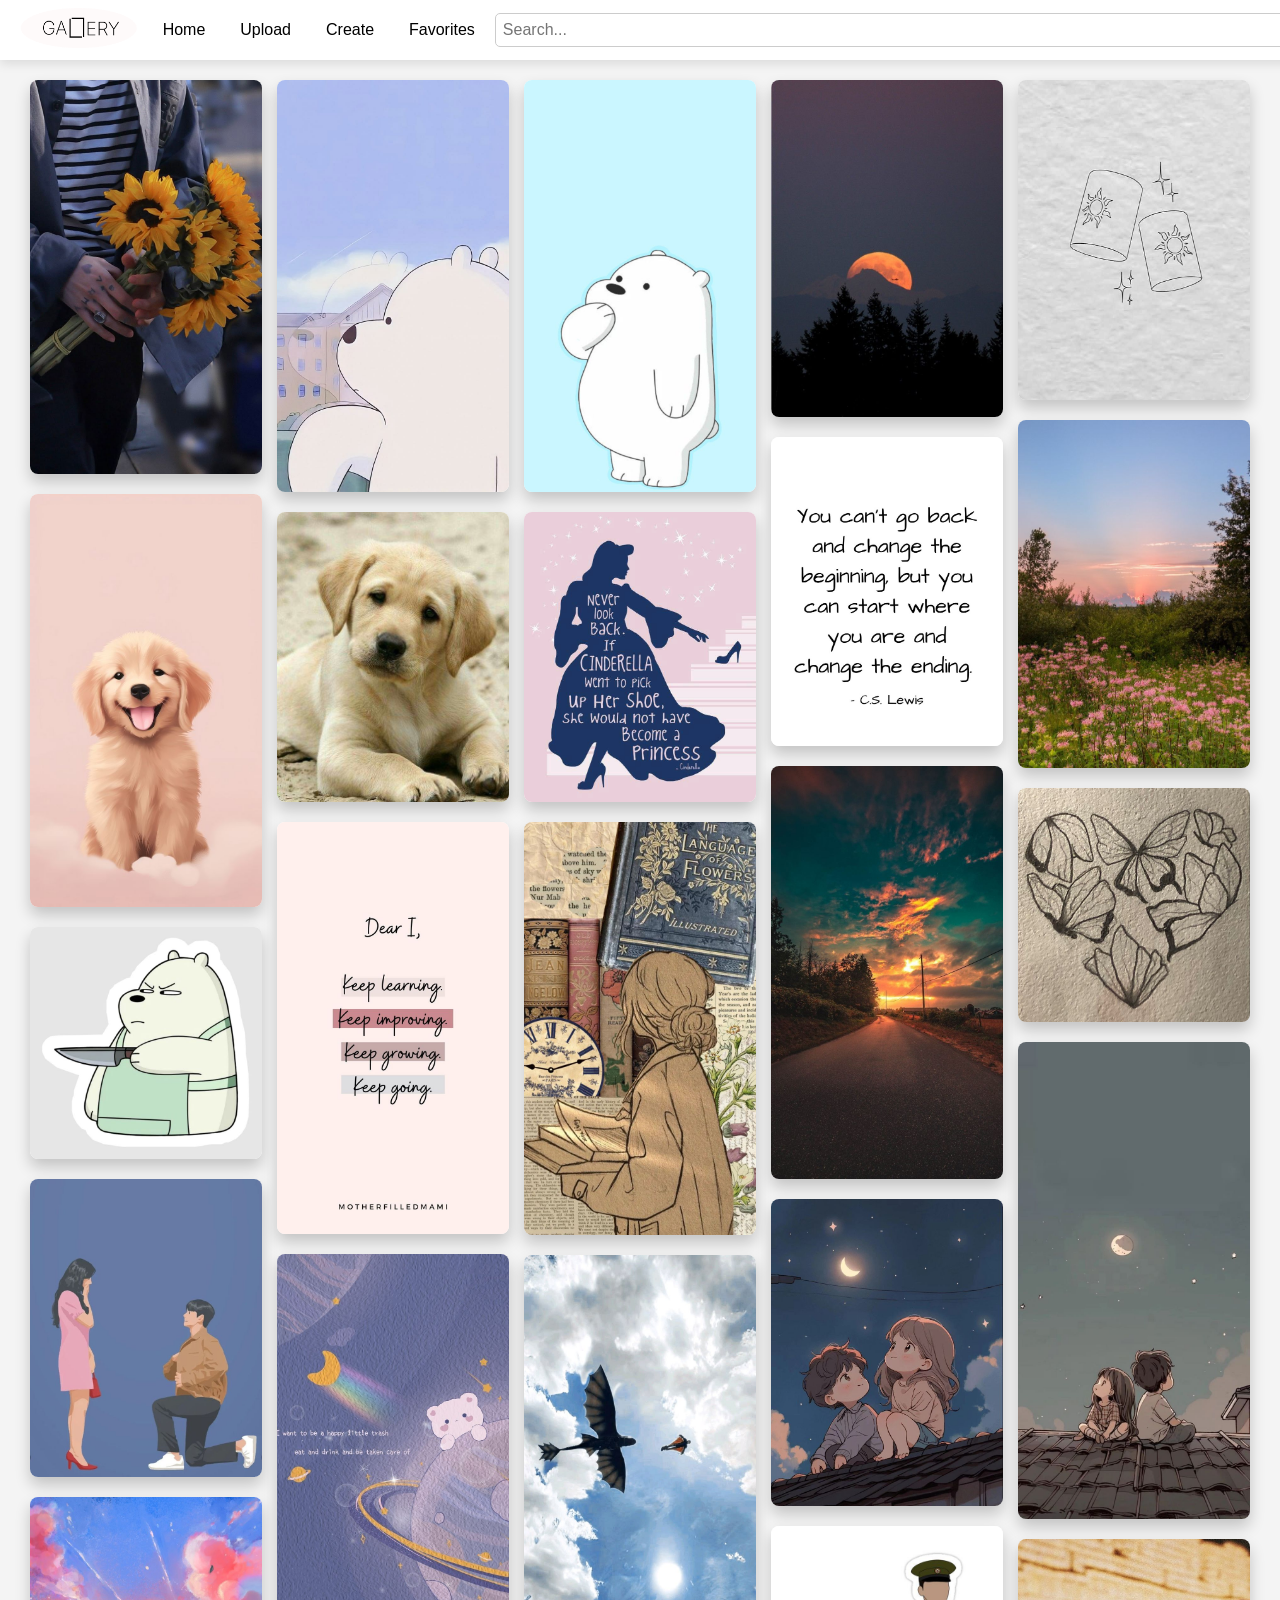
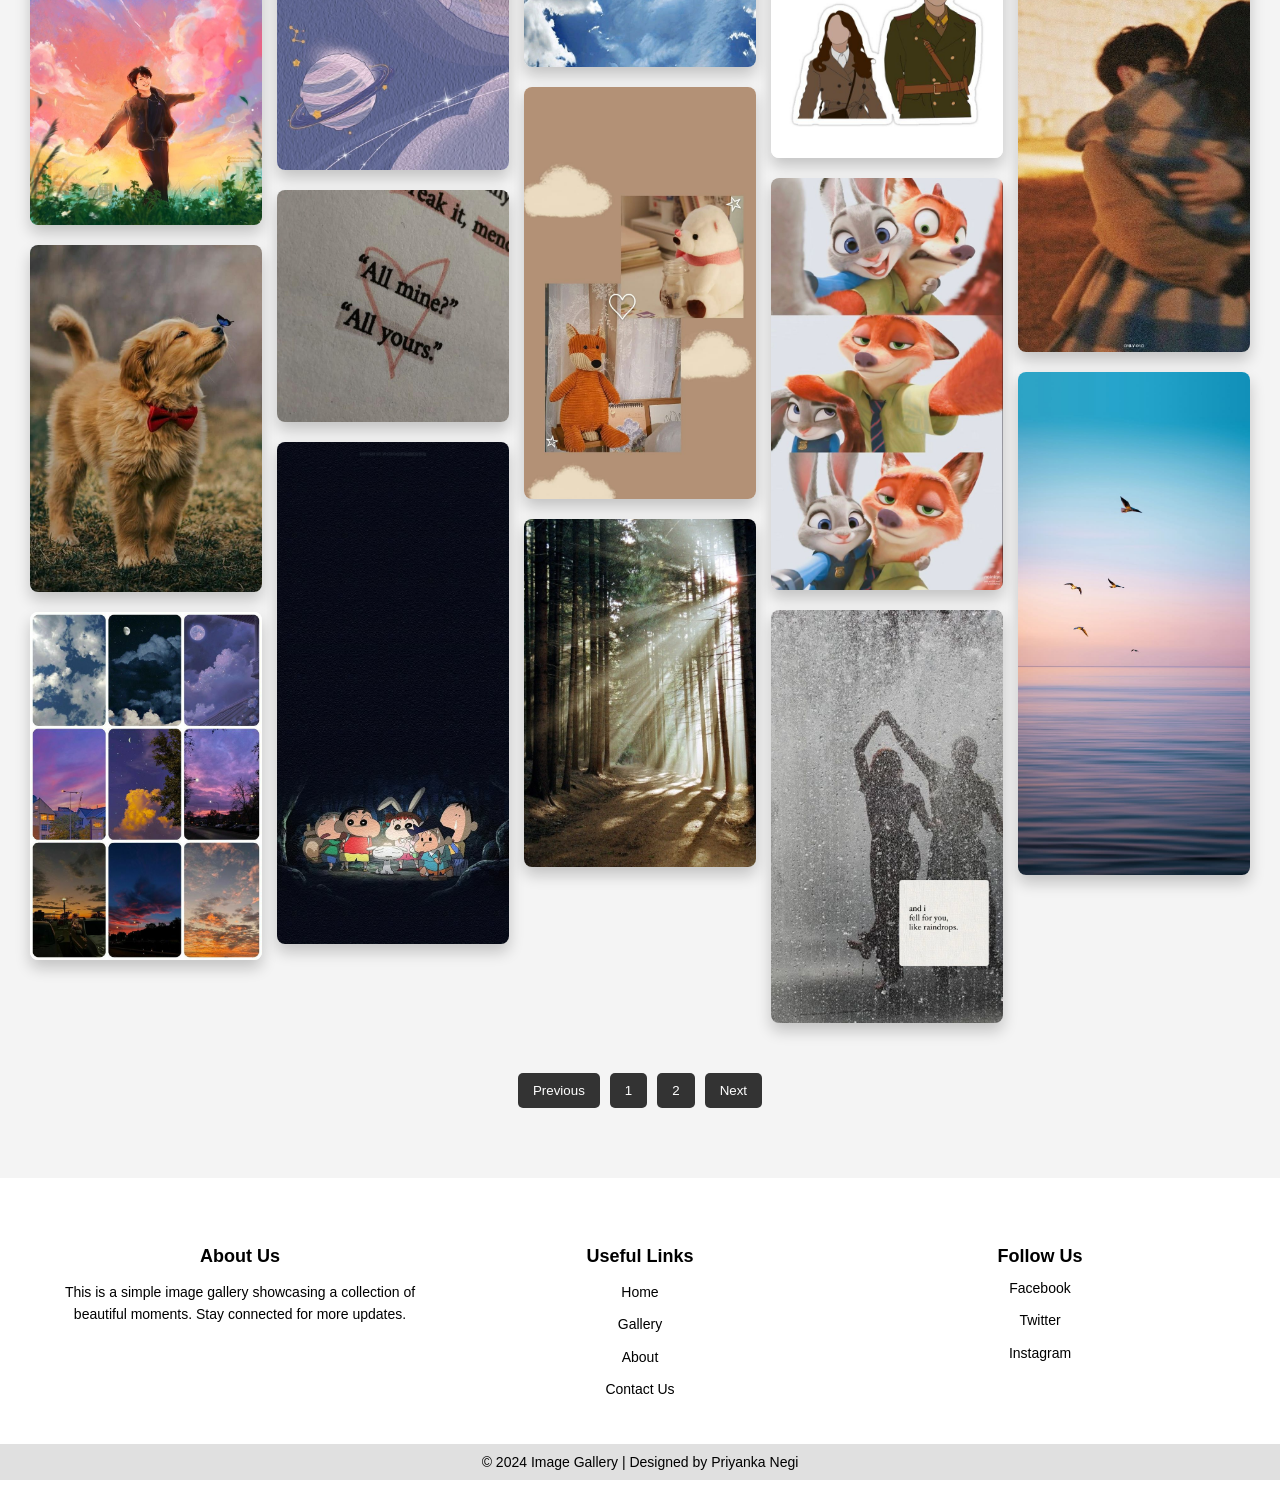
==== commit 501d446a: "Image Gallery" ====
--- a/index.html
+++ b/index.html
@@ -11,30 +11,27 @@
 </head>
 <body>
     <header>
-        <!-- Top Navigation Bar -->
-        <div class="navbar">
-            <!-- Logo -->
-            <div class="logo">
-                <img src="img/logoo.png" alt="Logo">
-            </div>
-    
-            <!-- Hamburger Menu Icon (visible only on mobile) -->
-            <div class="hamburger-menu" id="hamburgerMenu">
-                <i class="fas fa-bars"></i>
-            </div>
-    
-            <!-- Search Bar and Features -->
-            <div class="nav-items" id="navItems">
-                <a href="#" id="homeButton">Home</a>
-                <a href="#" id="uploadButton">Upload</a>
-                <a href="#" id="createButton">Create</a>
-                <a href="#" id="favoritesButton">Favorites</a>
-    
-                <input type="search" class="search-bar" placeholder="Search..." id="searchInput">
-                <!-- Notification Icon -->
-                <i id="notificationIcon" class="fas fa-bell"></i>
-            </div>
-        </div>
+    <!-- Top Navigation Bar -->
+    <div class="navbar">
+        <!-- Logo -->
+        <div class="logo">
+            <img src="img/logoo.png" alt="Logo">
+        </div>
+
+        <!-- Search Bar and Features -->
+        <div class="nav-items">
+            <a href="#" id="homeButton" >Home</a>
+            <a href="#" id="uploadButton">Upload</a>
+            <a href="#" id="createButton">Create</a>
+             <a href="#" id="favoritesButton">Favorites</a>
+
+            <input type="search" class="search-bar" placeholder="Search..." id="searchInput">
+            <!-- Notification Icon -->
+            <i id="notificationIcon" class="fas fa-bell"></i>
+
+            
+        </div>
+    </div>
     </header>
 
     <!-- Image Gallery Section -->
@@ -293,9 +290,7 @@
   </div>
 </footer>
 
-<script>
-    document.getElementById('year').textContent = new Date().getFullYear();
-  </script>
+
     <script src="script.js"></script>
 </body>
-</html>
+</html>
--- a/style.css
+++ b/style.css
@@ -1,943 +1,605 @@
-/* Base Styles */
-:root {
-    --primary-color: #3498db;
-    --secondary-color: #2c3e50;
-    --accent-color: #1abc9c;
-    --light-color: #ecf0f1;
-    --dark-color: #2c3e50;
-    --text-color: #333;
-    --text-light: #7f8c8d;
-    --shadow: 0 4px 6px rgba(0, 0, 0, 0.1);
-    --transition: all 0.3s ease;
-  }
-  
-  * {
+body {
+    font-family: Arial, sans-serif;
+    background-color: #f4f4f4;
     margin: 0;
     padding: 0;
-    box-sizing: border-box;
-  }
-  
-  body {
-    font-family: 'Segoe UI', Tahoma, Geneva, Verdana, sans-serif;
-    background-color: #f4f4f4;
-    color: var(--text-color);
-    line-height: 1.6;
-    overflow-x: hidden;
-  }
-  
-  /* Typography */
-  h1, h2, h3, h4, h5, h6 {
-    font-weight: 600;
-    margin-bottom: 1rem;
-    color: var(--dark-color);
-  }
-  
-  p {
-    margin-bottom: 1rem;
-  }
-  
-  a {
-    text-decoration: none;
-    color: var(--primary-color);
-    transition: var(--transition);
-  }
-  
-  a:hover {
-    color: var(--accent-color);
-  }
-  
-  /* Layout */
-  .container {
-    max-width: 1400px;
-    margin: 0 auto;
-    padding: 0 20px;
-  }
-  
-  /* Navigation */
-/* Navigation */
+}
+
 .navbar {
     display: flex;
     align-items: center;
-    justify-content: space-between;
     background-color: white;
     padding: 10px 20px;
     position: fixed;
     top: 0;
     width: 100%;
     z-index: 1000;
-    box-shadow: var(--shadow);
-    height: 60px;
-}
+    box-shadow: 0 4px 10px rgba(0, 0, 0, 0.1);
+    height: 40px;
+}
+
 
 .logo img {
     height: 40px;
-    transition: var(--transition);
-}
-
-.logo img:hover {
-    transform: scale(1.05);
-}
-
-.hamburger-menu {
-    display: none;
-    font-size: 24px;
-    cursor: pointer;
-    color: var(--dark-color);
 }
 
 .nav-items {
     display: flex;
     align-items: center;
-    gap: 15px;
-    transition: var(--transition);
 }
 
 .search-bar {
-    padding: 10px 15px;
-    border-radius: 30px;
-    width: 600px;
+    padding: 7px;
+    border-radius: 5px;
+    width: 960px;
+    margin-left: 10px;
     font-size: 16px;
     border: 1px solid #ccc;
-    transition: var(--transition);
-    outline: none;
-}
-
-.search-bar:focus {
-    border-color: var(--primary-color);
-    box-shadow: 0 0 0 2px rgba(52, 152, 219, 0.2);
-}
+}
+
+.search-bar::-webkit-search-cancel-button {
+    -webkit-appearance: none;
+    height: 15px;
+    width: 15px;
+    background: url('img/cross.png') no-repeat center;
+    background-size: cover;
+    cursor: pointer;
+}
+
 
 .nav-items a {
-    color: var(--text-color);
+    color: black;
     text-decoration: none;
+    margin-left: 15px; /* Adjusted margin for better spacing */
     font-size: 16px;
-    padding: 8px 12px;
+    padding: 10px;
+    transition: background-color 0.3s;
+}
+
+.nav-items a:hover {
+    background-color: #D6D6D6;
     border-radius: 5px;
-    transition: var(--transition);
-    display: flex;
-    align-items: center;
-    gap: 5px;
-}
-
-.nav-items a:hover {
-    background-color: #f0f0f0;
-    color: var(--primary-color);
-}
-
-/* Responsive Design for Navbar */
-@media (max-width: 1200px) {
-    .search-bar {
-        width: 400px;
-    }
-}
-
-@media (max-width: 992px) {
-    .search-bar {
-        width: 300px;
-    }
-    
-    .nav-items {
-        gap: 10px;
-    }
-}
-
-@media (max-width: 768px) {
-    .hamburger-menu {
-        display: block;
-    }
-    
-    .nav-items {
-        position: absolute;
-        top: 60px;
-        left: 0;
-        width: 100%;
-        background-color: white;
-        flex-direction: column;
-        align-items: flex-start;
-        padding: 20px;
-        box-shadow: 0 10px 15px rgba(0, 0, 0, 0.1);
-        max-height: 0;
-        overflow: hidden;
-        opacity: 0;
-    }
-    
-    .nav-items.active {
-        max-height: 500px;
-        opacity: 1;
-        padding: 20px;
-    }
-    
-    .nav-items a {
-        width: 100%;
-        padding: 12px;
-    }
-    
-    .search-bar {
-        width: 100%;
-        margin: 10px 0;
-        order: 1;
-    }
-    
-    #notificationIcon {
-        display: none;
-    }
-}
-  
-  /* Notification */
-  #notificationIcon {
-    position: relative;
-    font-size: 22px;
-    color: var(--text-color);
-    cursor: pointer;
-  }
-  
-  .notification-badge {
-    position: absolute;
-    top: -5px;
-    right: -5px;
-    background-color: #e74c3c;
-    color: white;
-    border-radius: 50%;
-    width: 18px;
-    height: 18px;
-    font-size: 12px;
-    display: flex;
-    align-items: center;
-    justify-content: center;
-  }
-  
-  .notification-dropdown {
-    position: absolute;
-    right: 20px;
-    top: 70px;
-    background-color: white;
-    border-radius: 8px;
-    box-shadow: var(--shadow);
-    width: 350px;
-    max-height: 400px;
-    overflow-y: auto;
-    z-index: 1001;
-    transform: translateY(10px);
-    opacity: 0;
-    visibility: hidden;
-    transition: var(--transition);
-  }
-  
-  .notification-dropdown.active {
-    transform: translateY(0);
-    opacity: 1;
-    visibility: visible;
-  }
-  
-  .notification-header {
-    padding: 15px;
-    border-bottom: 1px solid #eee;
-    display: flex;
-    justify-content: space-between;
-    align-items: center;
-  }
-  
-  .notification-item {
-    padding: 12px 15px;
-    border-bottom: 1px solid #eee;
-    transition: var(--transition);
-    cursor: pointer;
-  }
-  
-  .notification-item:hover {
-    background-color: #f9f9f9;
-  }
-  
-  .notification-item.unread {
-    background-color: #f8f9fa;
-  }
-  
-  .notification-time {
-    font-size: 12px;
-    color: var(--text-light);
-    margin-top: 5px;
-  }
-  
-  /* Gallery */
-  .main-content {
-    padding-top: 80px;
-    min-height: calc(100vh - 180px);
-  }
-  
-  .gallery {
+
+}
+
+/*for images*/
+.gallery {
     column-count: 5;
     column-gap: 15px;
-    padding: 20px;
+    padding: 30px;
     max-width: 1400px;
     margin: 0 auto;
-  }
-  
-  .gallery-item {
+    padding-top: 80px;
+
+}
+
+.gallery-item {
     background: #fff;
     border-radius: 8px;
     margin-bottom: 20px;
     overflow: hidden;
-    box-shadow: var(--shadow);
+    box-shadow: 0 8px 15px rgba(0, 0, 0, 0.2);
     break-inside: avoid;
     position: relative;
-    transition: var(--transition);
-  }
-  
-  .gallery-item:hover {
-    transform: translateY(-5px);
-    box-shadow: 0 10px 20px rgba(0, 0, 0, 0.15);
-  }
-  
-  .gallery-item img {
+    transition: transform 0.3s ease-in-out;
+}
+
+.gallery-item:hover {
+    transform: scale(1.05);
+    border: 2px solid grey;
+}
+
+.gallery-item img {
     width: 100%;
     height: auto;
     display: block;
-    transition: var(--transition);
-  }
-  
-  .gallery-item:hover img {
-    opacity: 0.9;
-  }
-  
-  /* Image Actions */
-  .image-actions {
-    position: absolute;
-    bottom: 0;
-    left: 0;
-    right: 0;
-    background: linear-gradient(to top, rgba(0,0,0,0.7), transparent);
-    padding: 15px 10px 10px;
-    display: flex;
-    justify-content: space-between;
-    align-items: center;
-    opacity: 0;
-    transition: var(--transition);
-  }
-  
-  .gallery-item:hover .image-actions {
-    opacity: 1;
-  }
-  
-  .heart-icon, .download-icon {
-    color: white;
-    cursor: pointer;
-    background-color: rgba(0, 0, 0, 0.5);
-    border-radius: 50%;
-    padding: 8px;
-    transition: var(--transition);
-    font-size: 18px;
-  }
-  
-  .heart-icon.liked, .heart-icon:hover {
-    color: #e74c3c;
-  }
-  
-  .download-icon:hover {
-    background-color: rgba(0, 0, 0, 0.7);
-  }
-  
-  /* Modal */
-  .modal {
+}
+
+
+
+
+/* Modal styling */
+.modal {
     display: none;
     position: fixed;
-    z-index: 2000;
+    z-index: 20;
     left: 0;
     top: 0;
     width: 100%;
     height: 100%;
-    background-color: rgba(0, 0, 0, 0.9);
+    background-color: rgba(0, 0, 0, 0.8);
     overflow: auto;
     align-items: center;
     justify-content: center;
-  }
-  
-  .modal-content {
-    max-width: 90%;
-    max-height: 90vh;
+    padding-top: 10px;
+
+}
+
+.modal-content {
+    max-width: 80%;
+    max-height: 80%;
     margin: auto;
     display: block;
     border-radius: 10px;
-    box-shadow: 0 4px 20px rgba(0, 0, 0, 0.3);
-    animation: zoom 0.3s;
-  }
-  
-  @keyframes zoom {
-    from {transform: scale(0.9); opacity: 0;}
-    to {transform: scale(1); opacity: 1;}
-  }
-  
-  .close {
+    box-shadow: 0 4px 15px rgba(0, 0, 0, 0.3);
+}
+
+
+
+/* Close button */
+.close {
     position: absolute;
-    top: 30px;
-    right: 35px;
+    top: 35px;
+    right: 45px;
+    color: #fff;
+    font-size: 45px;
+    font-weight: bold;
+    cursor: pointer;
+    padding-top: 40px;
+}
+
+/* Download icon */
+.download-icon {
+    position: absolute;
+    bottom: 20px;
+    right: 20px;
+    text-decoration: none;
+    background: rgba(0, 0, 0, 0.5);
+    border-radius: 50%;
+    padding: 10px;
+    cursor: pointer;
+}
+
+.download-icon img {
+    width: 25px;
+    height: 25px;
+}
+/* Download icon styling */
+.download-icon {
+    position: absolute;
+    bottom: 20px;
+    right: 20px;
+    text-decoration: none;
+    background: rgba(0, 0, 0, 0.5);
+    border-radius: 50%;
+    padding: 15px;
+    color: #fff;
+    cursor: pointer;
+}
+
+.download-icon i {
+    font-size: 20px;
+}
+
+
+
+
+
+
+
+
+/* Responsive adjustments */
+@media (max-width: 1200px) {
+    .gallery {
+        column-count: 4;
+    }
+}
+
+@media (max-width: 900px) {
+    .gallery {
+        column-count: 3;
+    }
+}
+
+@media (max-width: 600px) {
+    .gallery {
+        column-count: 2;
+    }
+}
+
+@media (max-width: 400px) {
+    .gallery {
+        column-count: 1;
+    }
+}
+
+
+
+
+/*footer*/
+.footer {
+  background-color: white;
+  color: black;
+  padding: 20px 0;
+  text-align: center;
+  margin-top: 50px;
+}
+
+.footer .footer-content {
+  display: flex;
+  justify-content: space-around;
+  padding: 20px 0;
+  max-width: 1200px;
+  margin: 0 auto;
+}
+
+.footer .footer-section {
+  flex: 1;
+  padding: 10px;
+}
+
+.footer-section h3 {
+  margin-bottom: 10px;
+  font-size: 18px;
+}
+
+.footer-section p, .footer-section ul, .footer-section a {
+  font-size: 14px;
+  line-height: 1.6;
+  color: black;
+}
+
+.footer-section ul {
+  list-style: none;
+  padding: 0;
+}
+
+.footer-section ul li {
+  margin-bottom: 5px;
+}
+
+.footer-section ul li a {
+  text-decoration: none;
+  color: black;
+  transition: color 0.3s;
+}
+
+.footer-section ul li a:hover {
+  color: #1abc9c;
+}
+
+.footer-section a {
+  display: block;
+  margin: 10px 0;
+  text-decoration: none;
+  color: black;
+  transition: color 0.3s;
+}
+
+.footer-section a:hover {
+  color: #1abc9c;
+}
+
+.footer-bottom {
+  padding: 10px;
+  font-size: 14px;
+  background-color: #e0e0e0;
+  color: black;
+}
+
+@media (max-width: 600px) {
+    .footer-content {
+        flex-direction: column;
+        align-items: center;
+    }
+}
+
+
+/*upload page*/
+
+/* Style for gallery items */
+/**/
+/* Hidden class for toggling pages */
+.hidden {
+    display: none;
+}
+
+/* Style for upload area */
+.upload-area {
+    border: 2px dashed #ccc;
+    padding: 30px;
+    text-align: center;
+    cursor: pointer;
+    background-color: #f9f9f9;
+    border-radius: 10px;
+    transition: background-color 0.3s ease;
+    margin: 20px 0;
+
+}
+
+.upload-area:hover {
+    background-color: #e9e9e9;
+}
+
+#preview {
+    display: flex;
+    flex-wrap: wrap;
+}
+
+#preview img {
+    max-width: 100px;
+    margin: 10px;
+    border-radius: 10px;
+}
+
+
+
+/* Style for buttons below each image */
+.image-actions {
+    display: flex;
+    justify-content: space-between;
+    margin-top: 10px;
+}
+
+.image-actions button {
+    padding: 3px 5px;
+    border: none;
+    cursor: pointer;
+    border-radius: 3px;
+    background-color: #d3d3d3;
+    color: black;
+    font-size: 14px;
+}
+
+.image-actions button.delete {
+    background-color: #d3d3d3;
+}
+
+/*Favorite page */
+
+/* Heart Icon Styling */
+.heart-icon {
+    position: absolute;
+    bottom: 20px;
+    left: 20px;
+    font-size: 24px;
     color: white;
-    font-size: 40px;
-    font-weight: bold;
-    cursor: pointer;
-    transition: var(--transition);
-  }
-  
-  .close:hover {
-    color: var(--accent-color);
-    transform: rotate(90deg);
-  }
-  
-  .prev-icon, .next-icon {
-    cursor: pointer;
-    position: absolute;
-    top: 50%;
-    width: 50px;
-    height: 50px;
-    margin-top: -25px;
-    color: white;
-    font-weight: bold;
-    font-size: 30px;
-    transition: var(--transition);
-    display: flex;
-    align-items: center;
-    justify-content: center;
+    cursor: pointer;
     background-color: rgba(0, 0, 0, 0.5);
     border-radius: 50%;
-    user-select: none;
-  }
-  
-  .next-icon {
-    right: 30px;
-  }
-  
-  .prev-icon {
-    left: 30px;
-  }
-  
-  .prev-icon:hover, .next-icon:hover {
-    background-color: rgba(0, 0, 0, 0.8);
-  }
-  
-  /* Footer */
-  .footer {
-    background-color: var(--dark-color);
-    color: var(--light-color);
-    padding: 50px 0 0;
-  }
-  
-  .footer-content {
-    display: grid;
-    grid-template-columns: repeat(auto-fit, minmax(250px, 1fr));
-    gap: 30px;
+    padding: 10px;
+    transition: color 0.3s ease;
+}
+
+.heart-icon.liked {
+    color: red;
+}
+
+/* Favorites Page Styling */
+#favoritesPage {
+    padding: 5px;
     max-width: 1200px;
-    margin: 0 auto;
-    padding: 0 20px;
-  }
-  
-  .footer-section {
-    margin-bottom: 30px;
-  }
-  
-  .footer-section h3 {
-    margin-bottom: 20px;
-    font-size: 1.2rem;
-    position: relative;
-    padding-bottom: 10px;
-    color: white;
-  }
-  
-  .footer-section h3::after {
-    content: '';
-    position: absolute;
-    left: 0;
-    bottom: 0;
-    width: 50px;
-    height: 2px;
-    background: var(--accent-color);
-  }
-  
-  .footer-section p {
-    color: #bdc3c7;
-    margin-bottom: 15px;
-  }
-  
-  .footer-links {
-    list-style: none;
-  }
-  
-  .footer-links li {
-    margin-bottom: 10px;
-  }
-  
-  .footer-links a {
-    color: #bdc3c7;
-    transition: var(--transition);
-    display: inline-block;
-  }
-  
-  .footer-links a:hover {
-    color: var(--accent-color);
-    transform: translateX(5px);
-  }
-  
-  .social-links {
-    display: flex;
-    gap: 15px;
-    margin-top: 20px;
-  }
-  
-  .social-links a {
-    display: flex;
-    align-items: center;
-    justify-content: center;
-    width: 40px;
-    height: 40px;
-    background-color: #34495e;
-    border-radius: 50%;
-    color: white;
-    font-size: 18px;
-    transition: var(--transition);
-  }
-  
-  .social-links a:hover {
-    background-color: var(--accent-color);
-    transform: translateY(-3px);
-  }
-  
-  .footer-bottom {
-    padding: 20px;
-    text-align: center;
-    background-color: #1a252f;
-    color: #95a5a6;
-    font-size: 0.9rem;
-  }
-  
-  .footer-bottom a {
-    color: var(--accent-color);
-  }
-  
-  /* Page Specific Styles */
-  .page {
-    padding: 30px 20px;
-    max-width: 1200px;
-    margin: 0 auto;
-  }
-  
-  .page-title {
-    margin-bottom: 30px;
-    color: var(--dark-color);
-  }
-  
-  /* Upload Page */
-  .upload-area {
-    border: 2px dashed #ccc;
-    padding: 40px;
-    text-align: center;
-    cursor: pointer;
-    background-color: #f9f9f9;
-    border-radius: 10px;
-    transition: var(--transition);
-    margin: 20px 0;
-  }
-  
-  .upload-area:hover {
-    border-color: var(--primary-color);
-    background-color: #f0f7fd;
-  }
-  
-  .upload-area i {
-    font-size: 50px;
-    color: var(--primary-color);
-    margin-bottom: 15px;
-  }
-  
-  #fileInput {
-    display: none;
-  }
-  
-  #preview {
+    margin: 0 ;
+}
+
+#favoritesGallery {
     display: flex;
     flex-wrap: wrap;
     gap: 15px;
-    margin-top: 20px;
-  }
-  
-  #preview .preview-item {
-    position: relative;
-    width: 120px;
-  }
-  
-  #preview img {
+}
+
+#favoritesGallery .gallery-item {
+    flex: 1 1 calc(25% - 30px);
+    background-color: white;
+    padding: 10px;
+    border-radius: 10px;
+    box-shadow: 0 4px 10px rgba(0, 0, 0, 0.1);
+}
+#favoritesPage h2 {
+    text-align: left; /* Aligns the heading to the left */
+}
+
+.hidden {
+    display: none;
+}
+
+#heartIcon {
+    color: white;
+    cursor: pointer;
+}
+
+#heartIcon.favorited {
+    color: red;
+}
+#favoritesPage .gallery-item {
+    display: inline-block;  /* Ensure the images are aligned properly */
+    margin: 10px;
+    width: 200px;  /* Set a fixed width for the images */
+    height: auto;  /* Maintain the aspect ratio */
+}
+
+#favoritesPage .gallery-item img {
     width: 100%;
-    height: 120px;
-    object-fit: cover;
-    border-radius: 8px;
-    box-shadow: var(--shadow);
-  }
-  
-  .remove-btn {
+    height: auto;  /* Ensure the image scales within the set width */
+    display: block;
+    object-fit: cover;  /* Maintain aspect ratio and prevent distortion */
+}
+
+
+/*create page*/
+
+
+.folder-item {
+    border: 1px solid #ccc;
+    margin: 10px 0;
+    padding: 10px;
+}
+.folder-images img {
+    max-width: 100px;
+    margin: 5px;
+}
+
+.hidden {
+    display: none;
+}
+#folderInput{
+    height: 30px;
+     padding: 7px;
+    border-radius: 5px;
+    width: 200px;
+    margin-left: 10px;
+    font-size: 16px;
+    border: 1px solid #ccc;
+}
+
+#createFolderBtn{
+     height: 30px;
+     padding: 7px;
+    border-radius: 5px;
+    width: 150px;
+    margin-left: 10px;
+    font-size: 16px;
+    border: 1px solid #ccc;
+
+}
+/* Notification Icon Styling */
+#notificationIcon {
+    font-size: 24px; /* Adjust size as needed */
+    color: black; /* Change color as needed */
+    margin-left: 15px; /* Space between the search bar and the notification icon */
+    cursor: pointer; /* Change cursor to pointer on hover */
+    position: relative; /* For positioning the notification badge */
+}
+
+#notificationIcon::after {
+   
     position: absolute;
-    top: 5px;
-    right: 5px;
-    background-color: #e74c3c;
+    top: -5px; /* Adjust to position the badge correctly */
+    right: -10px; /* Adjust to position the badge correctly */
+    background-color: red; /* Background color of the badge */
+    color: white; /* Text color of the badge */
+    border-radius: 50%; /* Make it circular */
+    padding: 3px 6px; /* Padding for the badge */
+    font-size: 12px; /* Font size of the badge */
+}
+
+/* Notification Dropdown Styling */
+.notification-dropdown {
+    position: absolute; /* Position relative to the navbar */
+    right: 20px; /* Adjust this as needed */
+    top: 60px; /* Adjust this as needed */
+    background-color: white; /* Background color of the dropdown */
+    border: 1px solid #ccc; /* Border for the dropdown */
+    border-radius: 5px; /* Rounded corners */
+    box-shadow: 0 2px 8px rgba(0, 0, 0, 0.2); /* Shadow for the dropdown */
+    z-index: 1000; /* Ensure it appears above other elements */
+    width: 250px; /* Width of the dropdown */
+}
+
+.notification-dropdown.hidden {
+    display: none; /* Hide the dropdown */
+}
+
+.notification-item {
+    padding: 10px; /* Padding for each notification item */
+    cursor: pointer; /* Pointer cursor on hover */
+}
+
+.notification-item:hover {
+    background-color: #f1f1f1; /* Highlight effect on hover */
+}
+
+@media (max-width: 768px) {
+    .notification-dropdown {
+        right: 10px;
+        width: 90%;
+    }
+}
+
+/*Modal next prev icon*/
+.prev-icon, .next-icon {
+    cursor: pointer;
+    position: absolute;
+    top: 50%;
+    width: auto;
+    margin-top: -22px;
+    padding: 16px;
     color: white;
-    border: none;
-    width: 25px;
-    height: 25px;
-    border-radius: 50%;
-    cursor: pointer;
-    display: flex;
-    align-items: center;
-    justify-content: center;
-    font-size: 12px;
-  }
-  
-  .upload-actions {
-    margin-top: 30px;
+    font-weight: bold;
+    font-size: 28px;
+    transition: 0.6s ease;
+    user-select: none;
+}
+
+.next-icon {
+    right: 20px;
+}
+
+.prev-icon {
+    left: 20px;
+}
+
+
+
+/* Popup message styling */
+#popupMessage {
+    position: fixed;
+    bottom: 80px;
+    left: 20px;
+    background-color: #333;
+    color: white;
+    padding: 10px 20px;
+    border-radius: 5px;
+    display: none;
+    z-index: 1000;
+}
+
+#popupMessage.show {
+    display: block;
+}
+
+
+
+/* Responsive adjustments for smaller screens */
+@media (max-width: 1200px) {
+    .search-bar {
+        width: 280px; /* Adjusted width for medium screens */
+    }
+}
+
+@media (max-width: 768px) {
+    .search-bar {
+        width: 100%; /* Full width for smaller screens */
+        margin-left: 0; /* Remove left margin to center the search bar */
+    }
+}
+
+
+/* Padding for pages to avoid overlap with the navbar */
+#favoritesPage,
+#uploadPage,
+#createPage {
+    padding-top: 80px; /* Adjust the padding as needed */
+}
+
+/* Add any other styling adjustments for consistency */
+#favoritesPage h2,
+#uploadPage h2,
+#createPage h2 {
+    margin-top: 0; /* Remove any top margin to align the heading neatly */
+}
+
+
+/*new*/
+
+/* Pagination Styling */
+.pagination {
     display: flex;
     justify-content: center;
-    gap: 15px;
-  }
-  
-  .btn {
-    padding: 10px 20px;
+    padding: 20px;
+    gap: 10px;
+}
+
+.pagination button {
+    background-color: #333;
+    color: #fff;
     border: none;
+    padding: 10px 15px;
     border-radius: 5px;
     cursor: pointer;
-    font-size: 16px;
-    transition: var(--transition);
-    display: inline-flex;
-    align-items: center;
-    gap: 8px;
-  }
-  
-  .btn-primary {
-    background-color: var(--primary-color);
-    color: white;
-  }
-  
-  .btn-primary:hover {
-    background-color: #2980b9;
-  }
-  
-  .btn-secondary {
-    background-color: #95a5a6;
-    color: white;
-  }
-  
-  .btn-secondary:hover {
-    background-color: #7f8c8d;
-  }
-  
-  /* Favorites Page */
-  #favoritesGallery {
-    display: grid;
-    grid-template-columns: repeat(auto-fill, minmax(250px, 1fr));
-    gap: 20px;
-  }
-  
-  /* Create Page */
-  .folder-list {
-    display: grid;
-    grid-template-columns: repeat(auto-fill, minmax(300px, 1fr));
-    gap: 20px;
-    margin-top: 30px;
-  }
-  
-  .folder-item {
-    background-color: white;
-    border-radius: 8px;
-    padding: 20px;
-    box-shadow: var(--shadow);
-    transition: var(--transition);
-  }
-  
-  .folder-item:hover {
-    transform: translateY(-5px);
-    box-shadow: 0 10px 20px rgba(0, 0, 0, 0.1);
-  }
-  
-  .folder-header {
-    display: flex;
-    justify-content: space-between;
-    align-items: center;
-    margin-bottom: 15px;
-  }
-  
-  .folder-images {
-    display: flex;
-    flex-wrap: wrap;
-    gap: 10px;
-  }
-  
-  .folder-images img {
-    width: 60px;
-    height: 60px;
-    object-fit: cover;
-    border-radius: 4px;
-  }
-  
-  .create-folder {
-    display: flex;
-    gap: 10px;
-    margin-top: 30px;
-  }
-  
-  #folderInput {
-    flex: 1;
-    padding: 10px 15px;
-    border: 1px solid #ddd;
-    border-radius: 5px;
-    font-size: 16px;
-  }
-  
-  /* Pagination */
-  .pagination {
-    display: flex;
-    justify-content: center;
-    margin-top: 40px;
-    gap: 10px;
-  }
-  
-  .pagination button {
-    padding: 8px 15px;
-    border: 1px solid #ddd;
-    background-color: white;
-    border-radius: 5px;
-    cursor: pointer;
-    transition: var(--transition);
-  }
-  
-  .pagination button.active {
-    background-color: var(--primary-color);
-    color: white;
-    border-color: var(--primary-color);
-  }
-  
-  .pagination button:hover:not(.active) {
-    background-color: #f0f0f0;
-  }
-  
-  .pagination button:disabled {
-    opacity: 0.5;
-    cursor: not-allowed;
-  }
-  
-  /* Popup Message */
-  #popupMessage {
-    position: fixed;
-    bottom: 30px;
-    left: 50%;
-    transform: translateX(-50%);
-    background-color: #333;
-    color: white;
-    padding: 12px 25px;
-    border-radius: 5px;
-    box-shadow: var(--shadow);
-    z-index: 3000;
-    display: flex;
-    align-items: center;
-    gap: 10px;
-    opacity: 0;
-    visibility: hidden;
-    transition: var(--transition);
-  }
-  
-  #popupMessage.show {
-    opacity: 1;
-    visibility: visible;
-  }
-  
-  #popupMessage.success {
-    background-color: #27ae60;
-  }
-  
-  #popupMessage.error {
-    background-color: #e74c3c;
-  }
-  
-  /* Responsive Design */
-  @media (max-width: 1200px) {
-    .gallery {
-      column-count: 4;
-    }
-    
-    .search-bar {
-      width: 400px;
-    }
-  }
-  
-  @media (max-width: 992px) {
-    .gallery {
-      column-count: 3;
-    }
-    
-    .search-bar {
-      width: 300px;
-    }
-    
-    .nav-items {
-      gap: 10px;
-    }
-  }
-  
-  @media (max-width: 768px) {
-    .gallery {
-      column-count: 2;
-    }
-    
-    .navbar {
-      flex-direction: column;
-      height: auto;
-      padding: 15px;
-    }
-    
-    .logo {
-      margin-bottom: 15px;
-    }
-    
-    .nav-items {
-      width: 100%;
-      justify-content: space-between;
-    }
-    
-    .search-bar {
-      width: 100%;
-      margin: 10px 0;
-    }
-    
-    .footer-content {
-      grid-template-columns: 1fr;
-    }
-    
-    .modal-content {
-      max-width: 95%;
-    }
-    
-    .close {
-      top: 15px;
-      right: 20px;
-      font-size: 30px;
-    }
-    
-    .prev-icon, .next-icon {
-      width: 40px;
-      height: 40px;
-      font-size: 24px;
-    }
-  }
-  
-  @media (max-width: 576px) {
-    .gallery {
-      column-count: 1;
-    }
-    
-    .page {
-      padding: 20px 15px;
-    }
-    
-    .upload-area {
-      padding: 30px 15px;
-    }
-    
-    .notification-dropdown {
-      width: 280px;
-      right: 10px;
-    }
-    
-    .pagination {
-      flex-wrap: wrap;
-    }
-    
-    #favoritesGallery, .folder-list {
-      grid-template-columns: 1fr;
-    }
-  }
-  
-  /* Utility Classes */
-  .hidden {
-    display: none !important;
-  }
-  
-  .text-center {
-    text-align: center;
-  }
-  
-  .mt-20 {
-    margin-top: 20px;
-  }
-  
-  .mb-20 {
-    margin-bottom: 20px;
-  }
-  
-  /* Font Awesome */
-  @import url('https://cdnjs.cloudflare.com/ajax/libs/font-awesome/5.15.4/css/all.min.css');
-  
-  /* Animation for loading */
-  @keyframes spin {
-    0% { transform: rotate(0deg); }
-    100% { transform: rotate(360deg); }
-  }
-  
-  .loading-spinner {
-    border: 4px solid rgba(0, 0, 0, 0.1);
-    border-radius: 50%;
-    border-top: 4px solid var(--primary-color);
-    width: 40px;
-    height: 40px;
-    animation: spin 1s linear infinite;
-    margin: 30px auto;
-  }
-
-
-  .footer-section h3::after {
-    content: '';
-    position: absolute;
-    left: 0;
-    bottom: 0;
-    width: 40px;
-    height: 3px;
-    background-color: var(--accent-color);
-  }
-
-  .footer-section p,
-  .footer-section a {
-    color: var(--text-light);
-    font-size: 14px;
-    line-height: 1.5;
-    margin-bottom: 10px;
-  }
-
-  .footer-section a:hover {
-    color: var(--accent-color);
-  }
-
-  .footer-bottom {
-    text-align: center;
-    padding: 20px;
-    margin-top: 30px;
-    border-top: 1px solid #444;
-    font-size: 14px;
-    color: var(--text-light);
-  }
-
-  /* Responsive Gallery Columns */
-  @media (max-width: 1200px) {
-    .gallery {
-      column-count: 4;
-    }
-  }
-
-  @media (max-width: 992px) {
-    .gallery {
-      column-count: 3;
-    }
-  }
-
-  @media (max-width: 768px) {
-    .gallery {
-      column-count: 2;
-    }
-  }
-
-  @media (max-width: 576px) {
-    .gallery {
-      column-count: 1;
-    }
-  }
+    transition: background-color 0.3s;
+}
+
+.pagination button:hover {
+    background-color: #555;
+}
